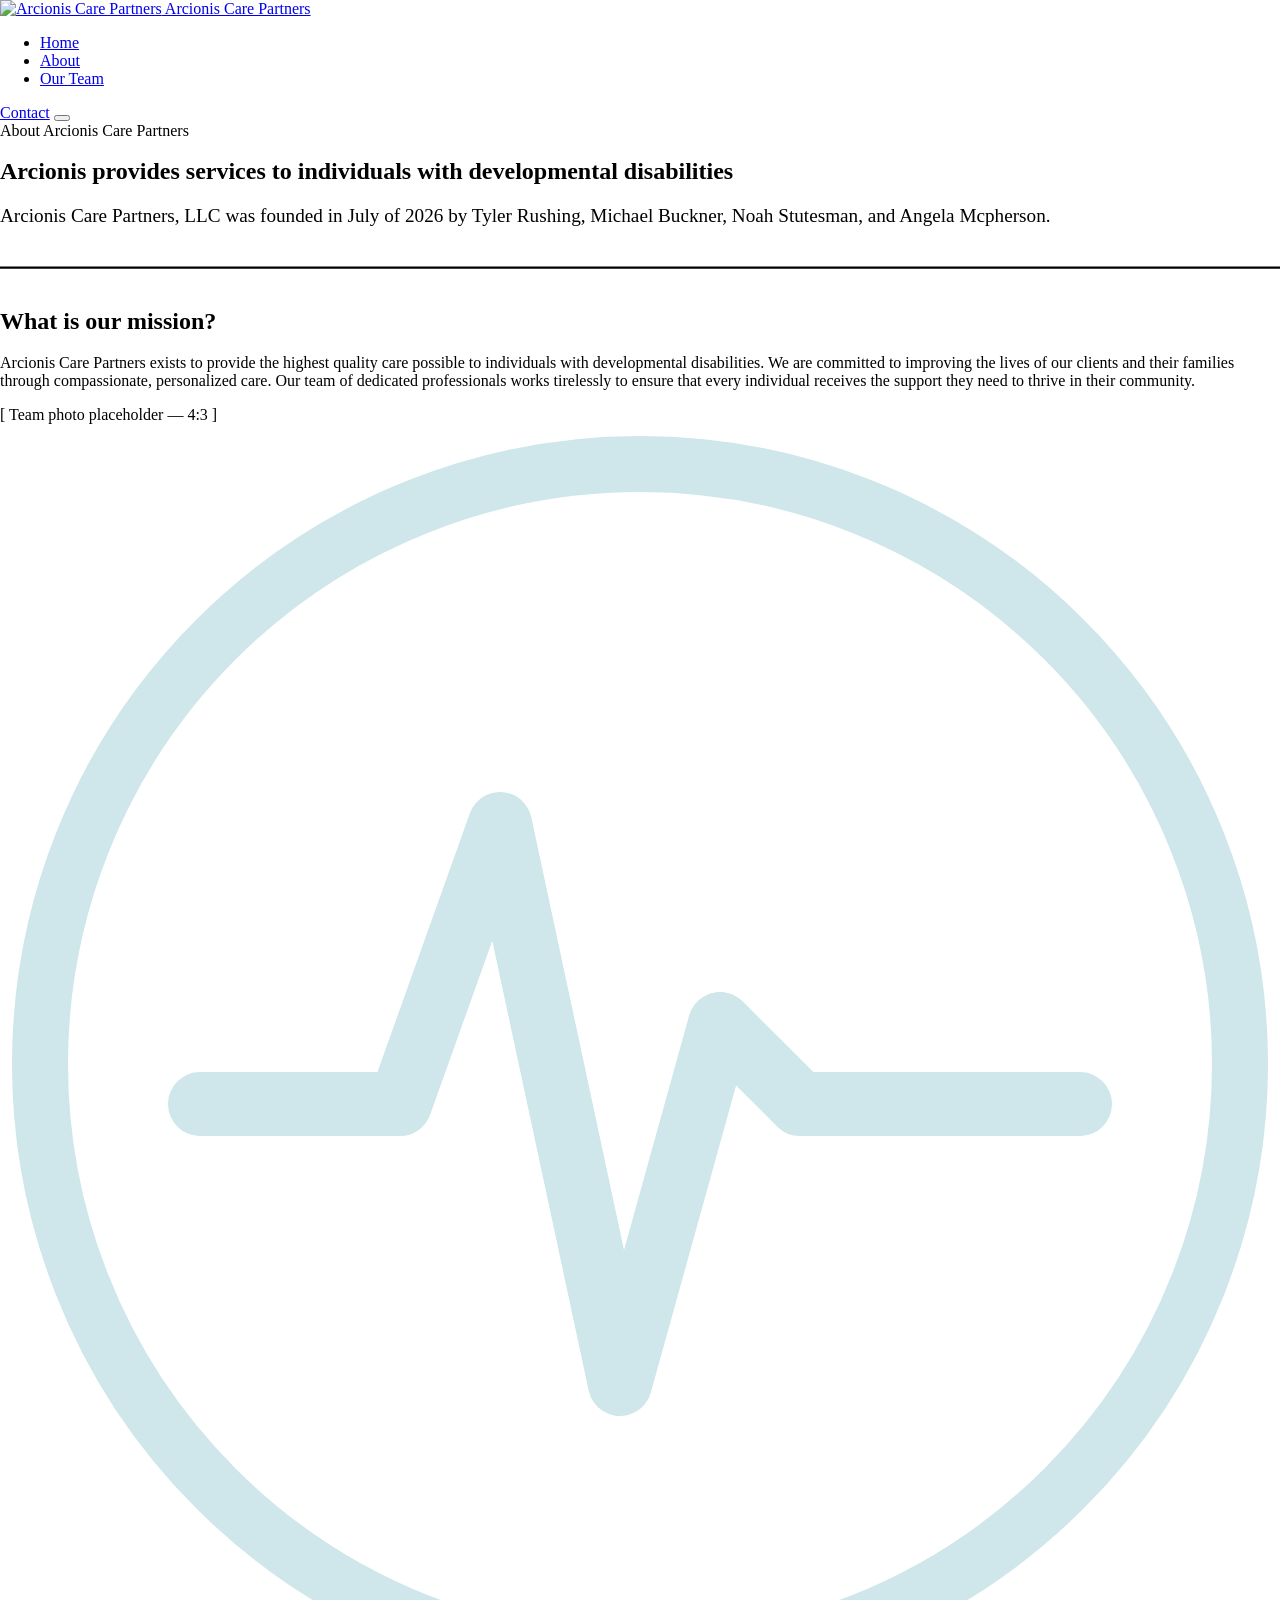
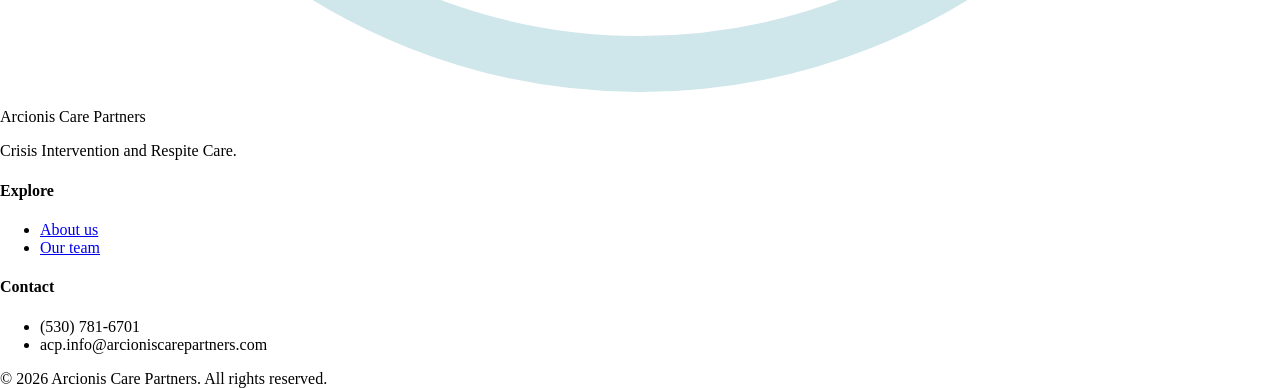
==== about/index.html @ 493ed579 "favicon changes" ====
<!DOCTYPE html>
<html lang="en">
<head>
<meta charset="UTF-8">
<meta name="viewport" content="width=device-width, initial-scale=1.0">

<link rel="apple-touch-icon" sizes="180x180" href="../apple-touch-icon.png">
<link rel="icon" type="image/png" sizes="32x32" href="../favicon-32x32.png">
<link rel="icon" type="image/png" sizes="16x16" href="../favicon-16x16.png">
<link rel="manifest" href="../site.webmanifest">

<!-- Favicon -->
<link rel="shortcut icon" type="image/png" href="../favicon-32x32.png">

<title>About Arcionis Care Partners | Respite & Crisis Support</title>
<meta name="description" content="Learn about Arcionis Care Partners and our approach to crisis intervention and respite care.">

<link rel="canonical" href="https://arcioniscarepartners.com/about/">

<meta property="og:type" content="website">
<meta property="og:site_name" content="Arcionis Care Partners">
<meta property="og:title" content="About Arcionis Care Partners | Respite & Crisis Support">
<meta property="og:description" content="Learn about Arcionis Care Partners and our approach to crisis intervention and respite care.">
<meta property="og:url" content="https://arcioniscarepartners.com/about/">
<meta property="og:image" content="https://arcioniscarepartners.com/logo.svg">
<meta property="og:image:alt" content="Arcionis Care Partners logo">



<!-- Organization Structured Data -->
<script type="application/ld+json">
{
  "@context": "https://schema.org",
  "@type": "Organization",
  "@id": "https://arcioniscarepartners.com/#organization",
  "name": "Arcionis Care Partners",
  "url": "https://arcioniscarepartners.com/",
  "logo": "https://arcioniscarepartners.com/logo.svg",
  "telephone": "+15307816701",
  "email": "acp.info@arcioniscarepartners.com",
  "description": "Arcionis Care Partners provides crisis intervention and respite care services."
}
</script>

<link rel="stylesheet" href="../styles.css">

<style>
  html, body {
    min-height: 100%;
    height: 100%;
  }
  body {
    min-height: 100vh;
    display: flex;
    flex-direction: column;
    margin: 0;
  }
  main {
    flex: 1;
  }
  .site-footer {
    margin-top: auto;
    width: 100%;
  }
</style>
</head>
<body style="min-height:100vh; display:flex; flex-direction:column;">

<header class="site-header">
  <nav class="nav">
    <a href="../index.html" class="brand">
      <img src="../logo.svg" alt="Arcionis Care Partners" class="brand-mark" style="width: 48px; height: 48px;">
      Arcionis Care Partners
    </a>
    <ul class="nav-links">
      <li><a href="../" >Home</a></li>
      <li><a href="../about">About</a></li>
      <li><a href="../team">Our Team</a></li>
    </ul>
    <div class="nav-cta">
      <a href="../contact" class="btn btn-primary btn-sm">Contact</a>
      <button class="nav-toggle" aria-label="Toggle menu"><span></span><span></span><span></span></button>
    </div>
  </nav>
</header>

<main style="flex:1;">

  <!-- INTRO -->
  <section class="hero">
    <div class="wrap">
      <span class="eyebrow">About Arcionis Care Partners</span>
      <h1 style="margin-top:18px;">Arcionis provides services to individuals with developmental disabilities</h1>
      <p class="lede" style="margin-top:20px; font-size:1.2rem;">Arcionis Care Partners, LLC was founded in July of 2026 by Tyler Rushing, Michael Buckner, Noah Stutesman, and Angela Mcpherson.</p>
    </div>
  </section>

  <svg class="vital-divider" viewBox="0 0 1180 40" preserveAspectRatio="none">
    <path d="M0 20 H1180" fill="none" stroke="currentColor" stroke-width="2"/>
  </svg>

  

  <!-- MISSION / PHOTO -->
  <section class="section-mint">
    <div class="wrap grid-2" style="align-items:center; gap:56px;">
      <div>
        
        <h2 style="margin-top:14px;">What is our mission?</h2>
        <p style="margin-top:16px;">Arcionis Care Partners exists to provide the highest quality care possible to individuals with developmental disabilities. We are committed to improving the lives of our clients and their families through compassionate, personalized care. Our team of dedicated professionals works tirelessly to ensure that every individual receives the support they need to thrive in their community.
</p>
      </div>
      <div class="photo-ph">[ Team photo placeholder — 4:3 ]</div>
    </div>
  </section>

</main>

<footer class="site-footer">
  <div class="wrap">
    <div class="footer-grid">
      <div>
        <div class="footer-brand">
          <svg class="brand-mark" viewBox="0 0 32 32" fill="none">
            <circle cx="16" cy="16" r="15" stroke="#CFE6EA" stroke-width="1.4"/>
            <path d="M5 17h5l2.5-7 3 14 2.5-9 2 2h7" stroke="#CFE6EA" stroke-width="1.6" fill="none" stroke-linecap="round" stroke-linejoin="round"/>
          </svg>
          Arcionis Care Partners
        </div>
        <p>Crisis Intervention and Respite Care.</p>
      </div>
      <div>
        <h4>Explore</h4>
        <ul>
          <li><a href="../about">About us</a></li>
          <li><a href="../team">Our team</a></li>

        </ul>
      </div>
      
      <div>
        <h4>Contact</h4>
        <ul>
          <li>(530) 781-6701</li>
          <li>acp.info@arcioniscarepartners.com</li>
        </ul>
      </div>
    </div>
    <div class="footer-bottom">
      <span>© 2026 Arcionis Care Partners. All rights reserved.</span>
      <span></span>
    </div>
  </div>
</footer>

<script src="script.js"></script>
</body>
</html>
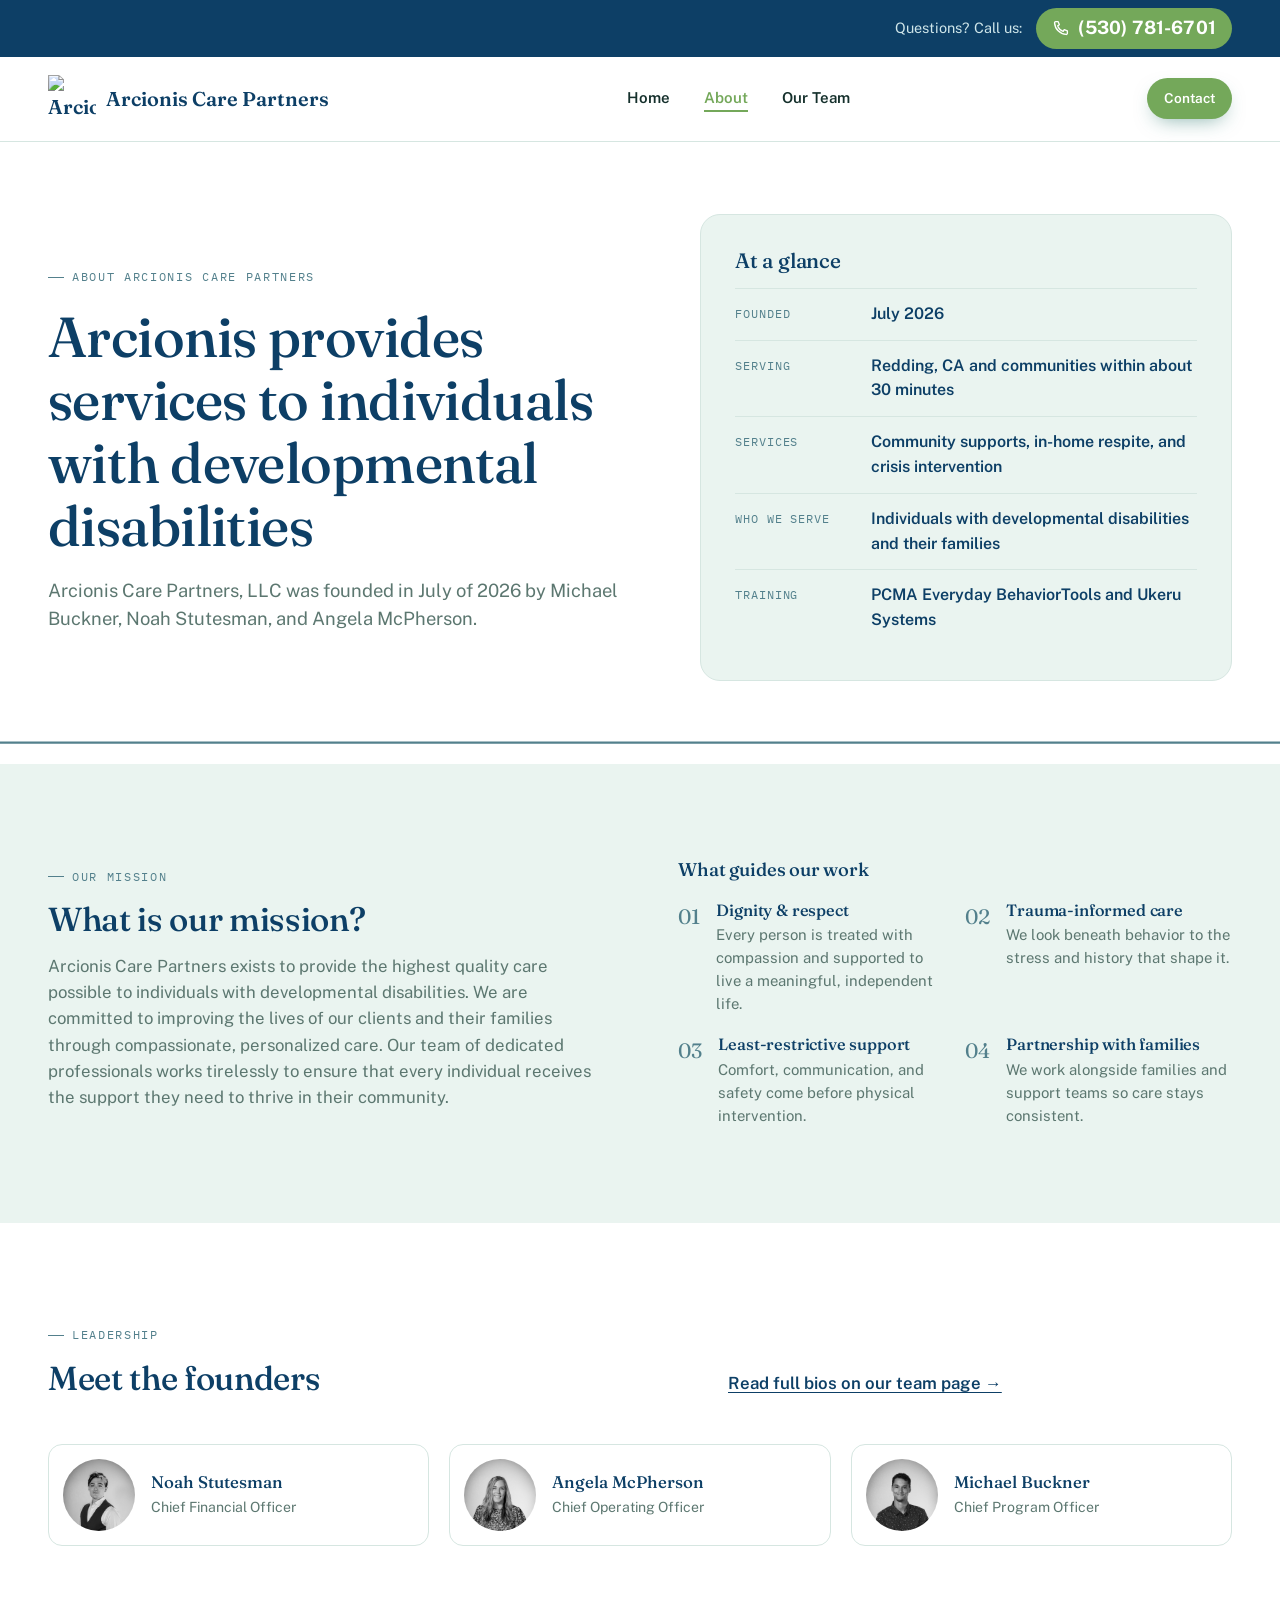
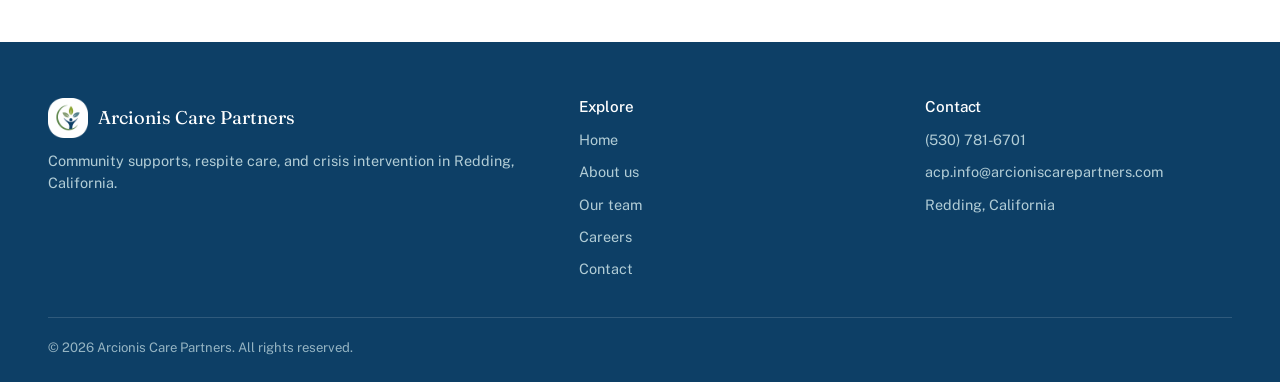
==== commit 20a2bb82: "major restructuring accross all pages" ====
--- a/about/index.html
+++ b/about/index.html
@@ -3,44 +3,78 @@
 <head>
 <meta charset="UTF-8">
 <meta name="viewport" content="width=device-width, initial-scale=1.0">
-
-<link rel="apple-touch-icon" sizes="180x180" href="../apple-touch-icon.png">
-<link rel="icon" type="image/png" sizes="32x32" href="../favicon-32x32.png">
-<link rel="icon" type="image/png" sizes="16x16" href="../favicon-16x16.png">
-<link rel="manifest" href="../site.webmanifest">
-
-<!-- Favicon -->
-<link rel="shortcut icon" type="image/png" href="../favicon-32x32.png">
-
-<title>About Arcionis Care Partners | Respite & Crisis Support</title>
-<meta name="description" content="Learn about Arcionis Care Partners and our approach to crisis intervention and respite care.">
-
+<title>About Us | Community Supports &amp; Respite Care in Redding, CA | Arcionis</title>
+<meta name="description" content="Arcionis Care Partners provides community supports, home respite, and crisis intervention in Redding, California. Learn about our mission, founders, and approach.">
 <link rel="canonical" href="https://arcioniscarepartners.com/about/">
-
+<meta name="theme-color" content="#0D3F66">
+
+<!-- Icons -->
+<link rel="icon" type="image/svg+xml" href="/favicon.svg">
+<link rel="icon" type="image/png" sizes="32x32" href="/favicon-32x32.png">
+<link rel="icon" type="image/png" sizes="16x16" href="/favicon-16x16.png">
+<link rel="apple-touch-icon" sizes="180x180" href="/apple-touch-icon.png">
+<link rel="manifest" href="/site.webmanifest">
+
+<!-- Social sharing -->
 <meta property="og:type" content="website">
 <meta property="og:site_name" content="Arcionis Care Partners">
-<meta property="og:title" content="About Arcionis Care Partners | Respite & Crisis Support">
-<meta property="og:description" content="Learn about Arcionis Care Partners and our approach to crisis intervention and respite care.">
+<meta property="og:locale" content="en_US">
+<meta property="og:title" content="About Us | Community Supports &amp; Respite Care in Redding, CA | Arcionis">
+<meta property="og:description" content="Arcionis Care Partners provides community supports, home respite, and crisis intervention in Redding, California. Learn about our mission, founders, and approach.">
 <meta property="og:url" content="https://arcioniscarepartners.com/about/">
-<meta property="og:image" content="https://arcioniscarepartners.com/logo.svg">
-<meta property="og:image:alt" content="Arcionis Care Partners logo">
-
-
-
-<!-- Organization Structured Data -->
+<meta property="og:image" content="https://arcioniscarepartners.com/social-card.png">
+<meta property="og:image:width" content="1200">
+<meta property="og:image:height" content="630">
+<meta property="og:image:alt" content="Arcionis Care Partners: Respite Care and Crisis Intervention">
+<meta name="twitter:card" content="summary_large_image">
+<meta name="twitter:title" content="About Us | Community Supports &amp; Respite Care in Redding, CA | Arcionis">
+<meta name="twitter:description" content="Arcionis Care Partners provides community supports, home respite, and crisis intervention in Redding, California. Learn about our mission, founders, and approach.">
+<meta name="twitter:image" content="https://arcioniscarepartners.com/social-card.png">
+
+<!-- Structured data -->
 <script type="application/ld+json">
 {
   "@context": "https://schema.org",
   "@type": "Organization",
   "@id": "https://arcioniscarepartners.com/#organization",
   "name": "Arcionis Care Partners",
+  "legalName": "Arcionis Care Partners, LLC",
   "url": "https://arcioniscarepartners.com/",
-  "logo": "https://arcioniscarepartners.com/logo.svg",
-  "telephone": "+15307816701",
+  "logo": "https://arcioniscarepartners.com/android-chrome-512x512.png",
+  "image": "https://arcioniscarepartners.com/social-card.png",
+  "telephone": "+1-530-781-6701",
   "email": "acp.info@arcioniscarepartners.com",
-  "description": "Arcionis Care Partners provides crisis intervention and respite care services."
+  "foundingDate": "2026-07",
+  "areaServed": {
+    "@type": "City",
+    "name": "Redding",
+    "containedInPlace": {
+      "@type": "State",
+      "name": "California"
+    }
+  },
+  "description": "Arcionis Care Partners provides respite care, including home respite and community supports, and trauma-informed crisis intervention for individuals with developmental disabilities and their families in Redding, California.",
+  "contactPoint": {
+    "@type": "ContactPoint",
+    "telephone": "+1-530-781-6701",
+    "email": "acp.info@arcioniscarepartners.com",
+    "contactType": "customer service",
+    "areaServed": "US-CA",
+    "availableLanguage": "English"
+  },
+  "address": {
+    "@type": "PostalAddress",
+    "addressLocality": "Redding",
+    "addressRegion": "CA",
+    "addressCountry": "US"
+  }
 }
 </script>
+
+<!-- Fonts -->
+<link rel="preconnect" href="https://fonts.googleapis.com">
+<link rel="preconnect" href="https://fonts.gstatic.com" crossorigin>
+<link rel="stylesheet" href="https://fonts.googleapis.com/css2?family=Fraunces:opsz,wght@9..144,400;9..144,500;9..144,600&family=Public+Sans:wght@400;500;600;700&family=IBM+Plex+Mono:wght@500&display=swap">
 
 <link rel="stylesheet" href="../styles.css">
 
@@ -67,19 +101,28 @@
 <body style="min-height:100vh; display:flex; flex-direction:column;">
 
 <header class="site-header">
+  <div class="top-bar">
+    <div class="top-bar-inner">
+      <span class="top-bar-label">Questions? Call us:</span>
+      <a href="tel:+15307816701" class="top-bar-phone" aria-label="Call Arcionis Care Partners at (530) 781-6701">
+        <svg width="18" height="18" viewBox="0 0 24 24" fill="none" aria-hidden="true"><path d="M5 3.5h3.2l1.6 4.2-2.2 1.4a11.5 11.5 0 0 0 7.3 7.3l1.4-2.2 4.2 1.6V19a1.6 1.6 0 0 1-1.7 1.6C10.6 20.1 3.9 13.4 3.4 5.2A1.6 1.6 0 0 1 5 3.5z" stroke="currentColor" stroke-width="1.8" stroke-linejoin="round"/></svg>
+        (530) 781-6701
+      </a>
+    </div>
+  </div>
   <nav class="nav">
-    <a href="../index.html" class="brand">
-      <img src="../logo.svg" alt="Arcionis Care Partners" class="brand-mark" style="width: 48px; height: 48px;">
+    <a href="../" class="brand">
+      <img src="../logo.svg" alt="Arcionis Care Partners logo" class="brand-mark" width="48" height="48" style="width: 48px; height: 48px;">
       Arcionis Care Partners
     </a>
-    <ul class="nav-links">
-      <li><a href="../" >Home</a></li>
-      <li><a href="../about">About</a></li>
-      <li><a href="../team">Our Team</a></li>
+    <ul class="nav-links" id="primary-nav">
+      <li><a href="../">Home</a></li>
+      <li><a href="../about/" class="active" aria-current="page">About</a></li>
+      <li><a href="../team/">Our Team</a></li>
     </ul>
     <div class="nav-cta">
-      <a href="../contact" class="btn btn-primary btn-sm">Contact</a>
-      <button class="nav-toggle" aria-label="Toggle menu"><span></span><span></span><span></span></button>
+      <a href="../contact/" class="btn btn-primary btn-sm">Contact</a>
+      <button class="nav-toggle" aria-label="Open menu" aria-controls="primary-nav" aria-expanded="false"><span></span><span></span><span></span></button>
     </div>
   </nav>
 </header>
@@ -88,29 +131,73 @@
 
   <!-- INTRO -->
   <section class="hero">
+    <div class="wrap hero-grid">
+      <div>
+        <span class="eyebrow">About Arcionis Care Partners</span>
+        <h1 style="margin-top:18px;">Arcionis provides services to individuals with developmental disabilities</h1>
+        <p class="lede" style="margin-top:20px;">Arcionis Care Partners, LLC was founded in July of 2026 by Michael Buckner, Noah Stutesman, and Angela McPherson.</p>
+      </div>
+      <aside class="info-panel">
+        <h2 class="info-panel-title">At a glance</h2>
+        <dl class="facts">
+          <div><dt>Founded</dt><dd>July 2026</dd></div>
+          <div><dt>Serving</dt><dd>Redding, CA and communities within about 30 minutes</dd></div>
+          <div><dt>Services</dt><dd>Community supports, in-home respite, and crisis intervention</dd></div>
+          <div><dt>Who we serve</dt><dd>Individuals with developmental disabilities and their families</dd></div>
+          <div><dt>Training</dt><dd>PCMA Everyday BehaviorTools and Ukeru Systems</dd></div>
+        </dl>
+      </aside>
+    </div>
+  </section>
+
+  <svg class="vital-divider" aria-hidden="true" viewBox="0 0 1180 40" preserveAspectRatio="none">
+    <path d="M0 20 H1180" pathLength="1" fill="none" stroke="currentColor" stroke-width="2"/>
+  </svg>
+
+  <!-- MISSION / VALUES -->
+  <section class="section-mint">
+    <div class="wrap split">
+      <div>
+        <span class="eyebrow">Our mission</span>
+        <h2 style="margin-top:14px;">What is our mission?</h2>
+        <p style="margin-top:16px; font-size: 1.05rem;">Arcionis Care Partners exists to provide the highest quality care possible to individuals with developmental disabilities. We are committed to improving the lives of our clients and their families through compassionate, personalized care. Our team of dedicated professionals works tirelessly to ensure that every individual receives the support they need to thrive in their community.</p>
+      </div>
+      <div>
+        <h3 class="list-title">What guides our work</h3>
+        <div class="values-grid">
+          <div class="value-item"><span class="value-mark">01</span><div><h4>Dignity &amp; respect</h4><p>Every person is treated with compassion and supported to live a meaningful, independent life.</p></div></div>
+          <div class="value-item"><span class="value-mark">02</span><div><h4>Trauma-informed care</h4><p>We look beneath behavior to the stress and history that shape it.</p></div></div>
+          <div class="value-item"><span class="value-mark">03</span><div><h4>Least-restrictive support</h4><p>Comfort, communication, and safety come before physical intervention.</p></div></div>
+          <div class="value-item"><span class="value-mark">04</span><div><h4>Partnership with families</h4><p>We work alongside families and support teams so care stays consistent.</p></div></div>
+        </div>
+      </div>
+    </div>
+  </section>
+
+  <!-- LEADERSHIP -->
+  <section>
     <div class="wrap">
-      <span class="eyebrow">About Arcionis Care Partners</span>
-      <h1 style="margin-top:18px;">Arcionis provides services to individuals with developmental disabilities</h1>
-      <p class="lede" style="margin-top:20px; font-size:1.2rem;">Arcionis Care Partners, LLC was founded in July of 2026 by Tyler Rushing, Michael Buckner, Noah Stutesman, and Angela Mcpherson.</p>
-    </div>
-  </section>
-
-  <svg class="vital-divider" viewBox="0 0 1180 40" preserveAspectRatio="none">
-    <path d="M0 20 H1180" fill="none" stroke="currentColor" stroke-width="2"/>
-  </svg>
-
-  
-
-  <!-- MISSION / PHOTO -->
-  <section class="section-mint">
-    <div class="wrap grid-2" style="align-items:center; gap:56px;">
-      <div>
-        
-        <h2 style="margin-top:14px;">What is our mission?</h2>
-        <p style="margin-top:16px;">Arcionis Care Partners exists to provide the highest quality care possible to individuals with developmental disabilities. We are committed to improving the lives of our clients and their families through compassionate, personalized care. Our team of dedicated professionals works tirelessly to ensure that every individual receives the support they need to thrive in their community.
-</p>
-      </div>
-      <div class="photo-ph">[ Team photo placeholder — 4:3 ]</div>
+      <div class="section-head-split">
+        <div>
+          <span class="eyebrow">Leadership</span>
+          <h2>Meet the founders</h2>
+        </div>
+        <p><a class="text-link" href="../team/">Read full bios on our team page &rarr;</a></p>
+      </div>
+      <div class="mini-team">
+        <a href="../team/" class="mini-person">
+          <img src="../noah-bw-web.jpg" alt="Headshot of Noah Stutesman, Chief Financial Officer at Arcionis Care Partners" width="800" height="1015" loading="lazy" decoding="async">
+          <div><strong>Noah Stutesman</strong><span>Chief Financial Officer</span></div>
+        </a>
+        <a href="../team/" class="mini-person">
+          <img src="../angela-bw-web.jpg" alt="Headshot of Angela McPherson, Chief Operating Officer at Arcionis Care Partners" width="800" height="1078" loading="lazy" decoding="async">
+          <div><strong>Angela McPherson</strong><span>Chief Operating Officer</span></div>
+        </a>
+        <a href="../team/" class="mini-person">
+          <img src="../mike-bw-web.jpg" alt="Headshot of Michael Buckner, Chief Program Officer at Arcionis Care Partners" width="800" height="1099" loading="lazy" decoding="async">
+          <div><strong>Michael Buckner</strong><span>Chief Program Officer</span></div>
+        </a>
+      </div>
     </div>
   </section>
 
@@ -121,38 +208,37 @@
     <div class="footer-grid">
       <div>
         <div class="footer-brand">
-          <svg class="brand-mark" viewBox="0 0 32 32" fill="none">
-            <circle cx="16" cy="16" r="15" stroke="#CFE6EA" stroke-width="1.4"/>
-            <path d="M5 17h5l2.5-7 3 14 2.5-9 2 2h7" stroke="#CFE6EA" stroke-width="1.6" fill="none" stroke-linecap="round" stroke-linejoin="round"/>
-          </svg>
+          <img src="../android-chrome-192x192.png" alt="Arcionis Care Partners logo" class="footer-logo" width="40" height="40">
           Arcionis Care Partners
         </div>
-        <p>Crisis Intervention and Respite Care.</p>
+        <p>Community supports, respite care, and crisis intervention in Redding, California.</p>
       </div>
       <div>
         <h4>Explore</h4>
         <ul>
-          <li><a href="../about">About us</a></li>
-          <li><a href="../team">Our team</a></li>
-
+          <li><a href="../">Home</a></li>
+          <li><a href="../about/">About us</a></li>
+          <li><a href="../team/">Our team</a></li>
+          <li><a href="../careers/">Careers</a></li>
+          <li><a href="../contact/">Contact</a></li>
         </ul>
       </div>
       
       <div>
         <h4>Contact</h4>
         <ul>
-          <li>(530) 781-6701</li>
-          <li>acp.info@arcioniscarepartners.com</li>
+          <li><a href="tel:+15307816701">(530) 781-6701</a></li>
+          <li><a href="mailto:acp.info@arcioniscarepartners.com">acp.info@arcioniscarepartners.com</a></li>
+          <li>Redding, California</li>
         </ul>
       </div>
     </div>
     <div class="footer-bottom">
       <span>© 2026 Arcionis Care Partners. All rights reserved.</span>
-      <span></span>
     </div>
   </div>
 </footer>
 
-<script src="script.js"></script>
+<script src="../script.js"></script>
 </body>
 </html>
--- a/styles.css
+++ b/styles.css
@@ -0,0 +1,750 @@
+/* ===========================================================
+   Arcionis Care Partners — Design System
+   Palette: deep teal / sea green / sky blue / mint / white
+   Display: Fraunces (warm humanist serif, used sparingly)
+   Body: Public Sans
+   Utility: IBM Plex Mono (eyebrows, tags, data)
+=========================================================== */
+
+:root{
+  --deep-teal: #0D3F66;
+  --teal: #74A85A;
+  --teal-bright: #53808C;
+  --sky: #5FA3B8;
+  --sky-pale: #CFE6EA;
+  --mint: #EAF4F0;
+  --white: #FFFFFF;
+  --ink: #15302C;
+  --muted: #5C7770;
+  --line: #D6E6E1;
+
+  --font-display: 'Fraunces', serif;
+  --font-body: 'Public Sans', sans-serif;
+  --font-mono: 'IBM Plex Mono', monospace;
+
+  --max-width: 1320px;
+  --radius: 14px;
+}
+
+*{ box-sizing: border-box; margin: 0; padding: 0; }
+
+html{ scroll-behavior: smooth; }
+
+body{
+  font-family: var(--font-body);
+  color: var(--ink);
+  background: var(--white);
+  line-height: 1.55;
+  -webkit-font-smoothing: antialiased;
+}
+
+img{ max-width: 100%; display: block; }
+
+a{ color: inherit; text-decoration: none; }
+
+.wrap{
+  max-width: var(--max-width);
+  margin: 0 auto;
+  padding: 0 clamp(20px, 4vw, 48px);
+}
+
+.eyebrow{
+  font-family: var(--font-mono);
+  font-size: 12px;
+  letter-spacing: 0.14em;
+  text-transform: uppercase;
+  color: var(--teal-bright);
+  display: inline-flex;
+  align-items: center;
+  gap: 8px;
+}
+.eyebrow::before{
+  content: "";
+  width: 16px;
+  height: 1px;
+  background: var(--teal-bright);
+}
+
+h1, h2, h3, h4{
+  font-family: var(--font-display);
+  color: var(--deep-teal);
+  font-weight: 500;
+  line-height: 1.12;
+  letter-spacing: -0.01em;
+}
+
+h1{ font-size: clamp(2.4rem, 4.4vw, 3.6rem); font-weight: 500; }
+h2{ font-size: clamp(1.7rem, 2.6vw, 2.35rem); }
+h3{ font-size: 1.25rem; }
+
+p{ color: var(--muted); }
+
+.lede{
+  font-size: 1.15rem;
+  color: var(--muted);
+  max-width: 56ch;
+}
+
+/* ---------- Buttons ---------- */
+.btn{
+  display: inline-flex;
+  align-items: center;
+  gap: 8px;
+  font-family: var(--font-body);
+  font-weight: 600;
+  font-size: 0.95rem;
+  padding: 13px 24px;
+  border-radius: 999px;
+  border: 1px solid transparent;
+  cursor: pointer;
+  transition: transform 0.15s ease, background 0.2s ease, box-shadow 0.2s ease;
+}
+.btn-primary{
+  background: var(--teal);
+  color: var(--white);
+  box-shadow: 0 8px 20px -8px rgba(31,111,100,0.55);
+}
+.btn-primary:hover{ background: var(--deep-teal); transform: translateY(-1px); }
+
+.btn-ghost{
+  background: transparent;
+  border-color: var(--line);
+  color: var(--deep-teal);
+}
+.btn-ghost:hover{ border-color: var(--teal); background: var(--mint); }
+
+.btn-sm{ padding: 9px 16px; font-size: 0.85rem; }
+
+/* ---------- Header / Nav ---------- */
+.site-header{
+  position: sticky;
+  top: 0;
+  z-index: 50;
+  background: rgba(255,255,255,0.9);
+  backdrop-filter: blur(10px);
+  border-bottom: 1px solid var(--line);
+}
+.nav{
+  display: flex;
+  align-items: center;
+  justify-content: space-between;
+  padding: 18px clamp(20px, 4vw, 48px);
+  max-width: var(--max-width);
+  margin: 0 auto;
+}
+.brand{
+  display: flex;
+  align-items: center;
+  gap: 10px;
+  font-family: var(--font-display);
+  font-size: 1.25rem;
+  color: var(--deep-teal);
+  font-weight: 600;
+}
+.brand-mark{ width: 30px; height: 30px; flex-shrink: 0; }
+
+.nav-links{
+  display: flex;
+  align-items: center;
+  gap: 34px;
+  list-style: none;
+}
+.nav-links a{
+  font-size: 0.94rem;
+  font-weight: 600;
+  color: var(--ink);
+  position: relative;
+  padding: 4px 0;
+}
+.nav-links a.active{ color: var(--teal); }
+.nav-links a::after{
+  content: "";
+  position: absolute;
+  left: 0; bottom: -2px;
+  width: 0; height: 2px;
+  background: var(--teal);
+  transition: width 0.2s ease;
+}
+.nav-links a:hover::after, .nav-links a.active::after{ width: 100%; }
+
+.nav-cta{ display: flex; align-items: center; gap: 18px; }
+
+.nav-toggle{
+  display: none;
+  background: none;
+  border: none;
+  cursor: pointer;
+  padding: 6px;
+}
+.nav-toggle span{
+  display: block;
+  width: 22px;
+  height: 2px;
+  background: var(--deep-teal);
+  margin: 5px 0;
+}
+
+/* ---------- Footer ---------- */
+.site-footer{
+  background: var(--deep-teal);
+  color: var(--sky-pale);
+  padding: 56px 0 24px;
+  margin-top: 120px;
+}
+.footer-grid{
+  display: grid;
+  grid-template-columns: 1.6fr 1fr 1fr;
+  gap: 40px;
+  padding-bottom: 36px;
+  border-bottom: 1px solid rgba(255,255,255,0.14);
+}
+.footer-grid h4{ color: var(--white); font-size: 0.95rem; margin-bottom: 14px; font-family: var(--font-body); }
+.footer-grid p, .footer-grid a{ color: var(--sky-pale); font-size: 0.9rem; opacity: 0.85; }
+.footer-grid ul{ list-style: none; display: flex; flex-direction: column; gap: 10px; }
+.footer-grid a:hover{ opacity: 1; text-decoration: underline; }
+.footer-brand{ display: flex; align-items: center; gap: 10px; font-family: var(--font-display); color: var(--white); font-size: 1.15rem; margin-bottom: 12px; }
+.footer-bottom{
+  display: flex;
+  justify-content: space-between;
+  padding-top: 20px;
+  font-size: 0.82rem;
+  opacity: 0.7;
+}
+
+/* ---------- Section scaffolding ---------- */
+section{ padding: 96px 0; }
+.section-mint{ background: var(--mint); }
+.section-head{ max-width: 640px; margin-bottom: 52px; }
+.section-head h2{ margin-top: 14px; }
+
+/* ---------- Signature: the Vital Line ---------- */
+/* A pulse that resolves into a still water wave — the throughline motif */
+.vital-divider{ display: block; width: 100%; height: auto; margin: 0; }
+.vital-divider path{
+  stroke: var(--teal-bright);
+  stroke-width: 2;
+  fill: none;
+  stroke-dasharray: 1;
+  stroke-dashoffset: 1;
+  animation: draw 2.2s ease forwards;
+}
+@keyframes draw{ to{ stroke-dashoffset: 0; } }
+
+/* ---------- Hero ---------- */
+.hero{
+  padding: 72px 0 40px;
+  overflow: hidden;
+}
+.hero-grid{
+  display: grid;
+  grid-template-columns: 1.05fr 0.95fr;
+  gap: 48px;
+  align-items: center;
+}
+.hero h1{ margin: 18px 0 20px; }
+.hero-cta{ display: flex; gap: 14px; margin-top: 32px; flex-wrap: wrap; }
+
+.hero-art{
+  position: relative;
+  aspect-ratio: 1/1;
+  border-radius: 28px;
+  background: linear-gradient(160deg, var(--mint), var(--sky-pale));
+  overflow: hidden;
+}
+.hero-art svg{ width: 100%; height: 100%; }
+
+/* ---------- Services / feature grid ---------- */
+.grid-3{ display: grid; grid-template-columns: repeat(3, 1fr); gap: 28px; }
+.grid-2{ display: grid; grid-template-columns: repeat(2, 1fr); gap: 28px; }
+
+.card{
+  background: var(--white);
+  border: 1px solid var(--line);
+  border-radius: var(--radius);
+  padding: 32px;
+  transition: box-shadow 0.2s ease, transform 0.2s ease;
+}
+.card:hover{ box-shadow: 0 20px 40px -24px rgba(11,61,58,0.28); transform: translateY(-3px); }
+.card-icon{
+  width: 44px; height: 44px;
+  border-radius: 12px;
+  background: var(--mint);
+  display: flex; align-items: center; justify-content: center;
+  margin-bottom: 18px;
+}
+.card h3{ margin-bottom: 8px; }
+.card p{ font-size: 0.95rem; }
+
+/* ---------- Steps (legitimate sequence: booking flow) ---------- */
+.steps{ display: grid; grid-template-columns: repeat(3, 1fr); gap: 0; position: relative; }
+.step{ position: relative; padding: 0 24px; }
+.step-num{
+  font-family: var(--font-mono);
+  font-size: 0.82rem;
+  color: var(--teal-bright);
+  border: 1px solid var(--teal-bright);
+  width: 34px; height: 34px;
+  border-radius: 50%;
+  display: flex; align-items: center; justify-content: center;
+  margin-bottom: 18px;
+}
+.step-line{
+  position: absolute;
+  top: 17px; left: -50%;
+  width: 100%;
+  height: 1px;
+  background: repeating-linear-gradient(to right, var(--line) 0 6px, transparent 6px 12px);
+  z-index: -1;
+}
+.step:first-child .step-line{ display: none; }
+
+/* ---------- Team / people cards ---------- */
+
+.team-grid{
+  display: grid;
+  grid-template-columns: repeat(4, 1fr);
+  gap: 24px;
+}
+.person-card{
+  background: var(--white);
+  border: 1px solid var(--line);
+  border-radius: var(--radius);
+  overflow: hidden;
+  transition: box-shadow 0.2s ease, transform 0.2s ease;
+}
+.person-card:hover{ box-shadow: 0 20px 40px -24px rgba(11,61,58,0.3); transform: translateY(-3px); }
+
+.avatar-ph{
+  aspect-ratio: 4/5;
+  display: flex;
+  align-items: center;
+  justify-content: center;
+  font-family: var(--font-display);
+  font-size: 2.4rem;
+  color: var(--white);
+  position: relative;
+  overflow: hidden;
+}
+.avatar-ph svg{ position: absolute; inset: 0; width: 100%; height: 100%; opacity: 0.5; }
+.avatar-ph span{ position: relative; z-index: 1; }
+
+.person-info{ padding: 18px 18px 22px; }
+.person-info h3{ font-size: 1.02rem; margin-bottom: 2px; }
+.person-role{ font-size: 0.86rem; color: var(--teal); font-weight: 600; margin-bottom: 10px; }
+.person-tag{
+  display: inline-block;
+  font-family: var(--font-mono);
+  font-size: 0.68rem;
+  letter-spacing: 0.05em;
+  text-transform: uppercase;
+  color: var(--muted);
+  background: var(--mint);
+  padding: 4px 9px;
+  border-radius: 6px;
+}
+
+/* ---------- Stats / values ---------- */
+
+.values-grid{ display: grid; grid-template-columns: repeat(2, 1fr); gap: 20px; }
+.value-item{ display: flex; gap: 16px; }
+.value-mark{
+  font-family: var(--font-display);
+  font-size: 1.3rem;
+  color: var(--teal-bright);
+  flex-shrink: 0;
+}
+
+/* ---------- Facility photo placeholder ---------- */
+
+/* ---------- CTA band ---------- */
+.cta-band{
+  background: var(--deep-teal);
+  border-radius: 24px;
+  padding: 64px;
+  display: flex;
+  align-items: center;
+  justify-content: space-between;
+  gap: 40px;
+  flex-wrap: wrap;
+}
+.cta-band h2{ color: var(--white); max-width: 480px; }
+.cta-band .btn-ghost{ border-color: rgba(255,255,255,0.4); color: var(--white); }
+.cta-band .btn-ghost:hover{ background: rgba(255,255,255,0.1); }
+
+/* ---------- Contact ---------- */
+.contact-grid{ display: grid; grid-template-columns: 1fr 1fr; gap: 56px; }
+.form-field{ margin-bottom: 20px; }
+.form-field label{
+  display: block;
+  font-size: 0.85rem;
+  font-weight: 600;
+  color: var(--deep-teal);
+  margin-bottom: 7px;
+}
+.form-field input, .form-field textarea{
+  width: 100%;
+  padding: 13px 15px;
+  border: 1px solid var(--line);
+  border-radius: 10px;
+  font-family: var(--font-body);
+  font-size: 0.95rem;
+  color: var(--ink);
+  background: var(--white);
+  transition: border-color 0.15s ease;
+}
+.form-field input:focus, .form-field textarea:focus{
+  outline: none;
+  border-color: var(--teal-bright);
+}
+
+/* ---------- Focus visibility ---------- */
+a:focus-visible, button:focus-visible, input:focus-visible, textarea:focus-visible{
+  outline: 2px solid var(--teal-bright);
+  outline-offset: 2px;
+}
+
+/* ---------- Reduced motion ---------- */
+@media (prefers-reduced-motion: reduce){
+  html{ scroll-behavior: auto; }
+  .vital-divider path{ animation: none; stroke-dashoffset: 0; }
+  .card, .person-card, .btn{ transition: none; }
+}
+
+/* ---------- Responsive ---------- */
+@media (max-width: 980px){
+  .hero-grid{ grid-template-columns: 1fr; }
+  .hero-art{ order: -1; max-width: 420px; margin: 0 auto; }
+  .grid-3, .grid-2, .values-grid{ grid-template-columns: repeat(2, 1fr); }
+  .team-grid{ grid-template-columns: repeat(3, 1fr); }
+  .steps{ grid-template-columns: 1fr; gap: 32px; }
+  .step-line{ display: none; }
+  .footer-grid{ grid-template-columns: 1fr 1fr; }
+  .contact-grid{ grid-template-columns: 1fr; }
+  .cta-band{ padding: 44px 32px; }
+}
+@media (max-width: 680px){
+  .nav-links, .nav-cta .btn-ghost{ display: none; }
+  .nav-toggle{ display: block; }
+  .grid-3, .grid-2, .values-grid, .team-grid{ grid-template-columns: 1fr 1fr; }
+  section{ padding: 64px 0; }
+  .footer-grid{ grid-template-columns: 1fr; }
+  .footer-bottom{ flex-direction: column; gap: 8px; }
+}
+@media (max-width: 460px){
+  .grid-3, .grid-2, .values-grid, .team-grid{ grid-template-columns: 1fr; }
+  .wrap{ padding: 0 20px; }
+  .cta-band{ flex-direction: column; align-items: flex-start; }
+}
+
+/* Mobile nav drawer */
+.nav-links.open{
+  display: flex;
+  position: absolute;
+  top: 100%; left: 0; right: 0;
+  background: var(--white);
+  flex-direction: column;
+  padding: 24px 32px;
+  border-bottom: 1px solid var(--line);
+  gap: 20px;
+}
+
+/* ---------- Top bar (phone) ---------- */
+.top-bar{
+  background: var(--deep-teal);
+  color: var(--white);
+}
+.top-bar-inner{
+  max-width: var(--max-width);
+  margin: 0 auto;
+  padding: 8px clamp(20px, 4vw, 48px);
+  display: flex;
+  align-items: center;
+  justify-content: flex-end;
+  gap: 14px;
+}
+.top-bar-label{ font-size: 0.9rem; color: var(--sky-pale); }
+.top-bar-phone{
+  display: inline-flex;
+  align-items: center;
+  gap: 8px;
+  font-weight: 700;
+  font-size: 1.15rem;
+  letter-spacing: 0.01em;
+  color: var(--white);
+  background: var(--teal);
+  padding: 6px 16px;
+  border-radius: 999px;
+  transition: background 0.2s ease;
+}
+.top-bar-phone:hover{ background: #5f8f47; }
+.top-bar-phone:focus-visible{ outline: 2px solid var(--white); outline-offset: 2px; }
+@media (max-width: 680px){
+  .top-bar-inner{ justify-content: center; padding: 8px 20px; }
+  .top-bar-label{ display: none; }
+}
+
+/* ---------- Raised button (drop shadow) ---------- */
+.btn-raised{
+  background: var(--white);
+  box-shadow: 0 8px 20px -8px rgba(13,63,102,0.45), 0 2px 6px rgba(13,63,102,0.12);
+}
+.btn-raised:hover{
+  transform: translateY(-1px);
+  box-shadow: 0 12px 24px -8px rgba(13,63,102,0.5), 0 3px 8px rgba(13,63,102,0.14);
+}
+
+/* ---------- Respite service options ---------- */
+.service-options{
+  margin-top: 1.5rem;
+  padding: 24px;
+  background: var(--mint);
+  border-radius: var(--radius);
+}
+.service-options-title{ font-size: 1.15rem; margin-bottom: 6px; }
+.service-options-intro{ margin-bottom: 18px; }
+.option{
+  background: var(--white);
+  border: 1px solid var(--line);
+  border-radius: 12px;
+  padding: 20px;
+}
+.option-tag{
+  display: inline-block;
+  font-family: var(--font-mono);
+  font-size: 0.7rem;
+  letter-spacing: 0.06em;
+  text-transform: uppercase;
+  color: var(--teal-bright);
+  margin-bottom: 6px;
+}
+.option h5{
+  font-family: var(--font-display);
+  font-size: 1.1rem;
+  font-weight: 500;
+  color: var(--deep-teal);
+  margin-bottom: 8px;
+}
+.option p{ margin-bottom: 10px; }
+.option ul{ padding-left: 1.15rem; color: var(--deep-teal); font-size: 0.92rem; display: grid; gap: 4px; }
+@media (max-width: 680px){
+  .service-options{ padding: 18px; }
+}
+
+/* ---------- Leadership grid (team page) ---------- */
+.team-grid.leaders-grid{ grid-template-columns: repeat(3, minmax(0, 1fr)); }
+@media (max-width: 900px){
+  .team-grid.leaders-grid{ grid-template-columns: 1fr; max-width: 560px; margin: 0 auto; }
+}
+
+/* ===========================================================
+   Layout & content additions
+=========================================================== */
+.hero-grid{ gap: clamp(32px, 5vw, 72px); }
+.hero-art{ aspect-ratio: 6 / 5; box-shadow: 0 30px 60px -36px rgba(13,63,102,0.45); }
+
+.section-tight{ padding: 64px 0; }
+
+
+/* Split section heading */
+.section-head-split{
+  display: grid; grid-template-columns: 1.1fr 0.9fr; gap: clamp(24px, 5vw, 72px);
+  align-items: end; margin-bottom: 48px;
+}
+.section-head-split h2{ margin-top: 14px; }
+.section-head-split p{ font-size: 1.05rem; }
+.text-link{ color: var(--deep-teal); font-weight: 600; text-decoration: underline; text-underline-offset: 3px; }
+
+/* Service cards (two-column inside) */
+.service-card{
+  display: grid; grid-template-columns: 1.15fr 0.85fr; gap: clamp(24px, 4vw, 48px);
+  padding: clamp(24px, 3.5vw, 44px); margin-bottom: 28px;
+}
+.service-card:last-child{ margin-bottom: 0; }
+.service-card:hover{ transform: none; }
+.service-main p + p{ margin-top: 12px; }
+.service-main h4{ font-size: 1.05rem; margin: 22px 0 10px; }
+.detail-list{ padding-left: 1.2rem; color: var(--deep-teal); font-size: 0.93rem; display: grid; gap: 8px; }
+.detail-list strong{ font-weight: 600; }
+.service-card .service-options{ margin-top: 0; align-self: start; }
+.service-card .service-options .option + .option{ margin-top: 12px; }
+
+/* Light eyebrow + CTA band phone */
+.eyebrow-light{ color: var(--sky-pale); }
+.eyebrow-light::before{ background: var(--sky-pale); }
+.cta-band h2{ margin-top: 12px; }
+.cta-phone{ display: flex; flex-direction: column; gap: 4px; }
+.cta-phone span{ color: var(--sky-pale); font-size: 0.95rem; }
+.cta-phone a{ font-family: var(--font-display); font-size: clamp(1.8rem, 3vw, 2.5rem); color: var(--white); }
+.cta-phone a:hover{ text-decoration: underline; }
+
+/* Info panels (about, team, contact, careers) */
+.info-panel{
+  background: var(--mint); border: 1px solid var(--line); border-radius: 20px;
+  padding: clamp(22px, 3vw, 34px);
+}
+.info-panel-plain{ background: var(--white); }
+.info-panel-title{ font-size: 1.3rem; margin-bottom: 16px; }
+.facts > div{ display: grid; grid-template-columns: 120px 1fr; gap: 16px; padding: 13px 0; border-top: 1px solid var(--line); }
+.facts dt{ font-family: var(--font-mono); font-size: 0.72rem; letter-spacing: 0.08em; text-transform: uppercase; color: var(--teal-bright); padding-top: 3px; }
+.facts dd{ color: var(--deep-teal); font-weight: 600; }
+.check-list{ list-style: none; display: grid; gap: 12px; }
+.check-list li{ position: relative; padding-left: 30px; color: var(--deep-teal); }
+.check-list li::before{
+  content: ""; position: absolute; left: 0; top: 3px; width: 18px; height: 18px; border-radius: 50%;
+  background: var(--teal) url("data:image/svg+xml,%3Csvg xmlns='http://www.w3.org/2000/svg' viewBox='0 0 24 24'%3E%3Cpath d='M6 12.5l4 4 8-9' fill='none' stroke='white' stroke-width='3' stroke-linecap='round' stroke-linejoin='round'/%3E%3C/svg%3E") center / 12px no-repeat;
+}
+.next-steps{ list-style: none; counter-reset: step; display: grid; gap: 16px; }
+.next-steps li{ counter-increment: step; position: relative; padding-left: 44px; color: var(--muted); }
+.next-steps li::before{
+  content: counter(step); position: absolute; left: 0; top: -2px; width: 30px; height: 30px; border-radius: 50%;
+  border: 1px solid var(--teal-bright); color: var(--teal-bright); font-family: var(--font-mono); font-size: 0.8rem;
+  display: flex; align-items: center; justify-content: center; background: var(--white);
+}
+.next-steps strong{ color: var(--deep-teal); }
+.contact-aside{ display: grid; gap: 20px; align-content: start; }
+.location-line{ display: flex; align-items: center; gap: 8px; color: var(--deep-teal); font-weight: 600; }
+
+/* About page */
+.split{ display: grid; grid-template-columns: 1fr 1fr; gap: clamp(32px, 6vw, 88px); align-items: start; }
+.list-title{ font-size: 1.15rem; margin-bottom: 20px; }
+.value-item h4{ font-size: 1.02rem; margin-bottom: 4px; }
+.value-item p{ font-size: 0.93rem; }
+.mini-team{ display: grid; grid-template-columns: repeat(3, 1fr); gap: 20px; }
+.mini-person{
+  display: flex; align-items: center; gap: 16px; padding: 14px; border: 1px solid var(--line);
+  border-radius: var(--radius); background: var(--white); transition: box-shadow 0.2s ease;
+}
+.mini-person:hover{ box-shadow: 0 16px 32px -22px rgba(13,63,102,0.4); }
+.mini-person img{ width: 72px; height: 72px; border-radius: 50%; object-fit: cover; object-position: top; flex-shrink: 0; }
+.mini-person strong{ display: block; color: var(--deep-teal); font-family: var(--font-display); font-weight: 500; font-size: 1.05rem; }
+.mini-person span{ color: var(--muted); font-size: 0.88rem; }
+
+/* Footer logo */
+.footer-logo{ width: 40px; height: 40px; border-radius: 12px; }
+
+@media (max-width: 980px){
+  .hero-art{ order: 0; max-width: none; margin: 0; aspect-ratio: 16 / 10; }
+  .section-head-split, .service-card, .split{ grid-template-columns: 1fr; }
+  .section-head-split{ align-items: start; }
+  .mini-team{ grid-template-columns: 1fr 1fr; }
+  .footer-grid{ grid-template-columns: 1fr 1fr; }
+}
+@media (max-width: 680px){ .mini-team{ grid-template-columns: 1fr; }
+  .facts > div{ grid-template-columns: 1fr; gap: 4px; }
+  .footer-grid{ grid-template-columns: 1fr; }
+}
+.footer-grid li{ color: var(--sky-pale); font-size: 0.9rem; opacity: 0.85; }
+.footer-grid li a{ opacity: 1; }
+
+/* Hero photo */
+.hero-photo{ background: var(--sky-pale); }
+.hero-photo img{ width: 100%; height: 100%; object-fit: cover; object-position: 60% 50%; display: block; }
+.hero-photo::after{ content: ""; position: absolute; inset: 0; background: linear-gradient(180deg, rgba(13,63,102,0) 55%, rgba(13,63,102,0.25)); pointer-events: none; }
+
+/* Photo band */
+.cta-band.band-photo{
+  display: grid; grid-template-columns: minmax(0, 0.85fr) minmax(0, 1.15fr);
+  gap: clamp(28px, 4vw, 64px); align-items: center; padding: clamp(20px, 2.5vw, 32px);
+}
+.band-img{ width: 100%; height: 100%; max-height: 520px; object-fit: cover; object-position: 50% 35%; border-radius: 16px; }
+.band-body{ padding: clamp(8px, 2vw, 24px) clamp(8px, 2vw, 32px) clamp(8px, 2vw, 24px) 0; }
+.band-body h2{ max-width: 22ch; }
+.band-body p{ color: var(--sky-pale); opacity: 0.9; margin: 16px 0 28px; max-width: 52ch; font-size: 1.05rem; }
+@media (max-width: 980px){
+  .cta-band.band-photo{ grid-template-columns: 1fr; }
+  .band-img{ max-height: 380px; aspect-ratio: 4 / 3; }
+  .band-body{ padding: 4px 8px 12px; }
+}
+
+/* Community supports additions */
+.h1-kicker{
+  display: flex; align-items: center; gap: 8px; width: fit-content;
+  font-family: var(--font-mono); font-size: 0.78rem; font-weight: 500; letter-spacing: 0.08em; text-transform: uppercase; line-height: 1.3;
+  color: var(--deep-teal); background: var(--mint); border: 1px solid var(--line);
+  padding: 7px 14px; border-radius: 999px; margin-bottom: 22px;
+}
+.hero-cta{ align-items: center; }
+.hero-call{ margin-top: 24px; font-weight: 600; color: var(--deep-teal); }
+.hero-call a{ text-decoration: underline; text-underline-offset: 3px; }
+.band-link{ color: var(--white); font-weight: 600; text-decoration: underline; text-underline-offset: 4px; font-size: 1.05rem; }
+.band-link:hover{ color: var(--sky-pale); }
+.breadcrumb{ font-size: 0.85rem; color: var(--muted); }
+.breadcrumb a{ color: var(--teal-bright); text-decoration: underline; }
+.activity-grid{ display: grid; grid-template-columns: repeat(3, 1fr); gap: 20px; }
+.activity-grid .card h3{ font-size: 1.12rem; }
+.faq{ display: grid; gap: 12px; }
+.faq details{ background: var(--white); border: 1px solid var(--line); border-radius: 12px; padding: 18px 22px; }
+.faq summary{ cursor: pointer; font-family: var(--font-display); font-size: 1.08rem; color: var(--deep-teal); list-style: none; position: relative; padding-right: 28px; }
+.faq summary::-webkit-details-marker{ display: none; }
+.faq summary::after{ content: "+"; position: absolute; right: 0; top: -2px; font-size: 1.4rem; color: var(--teal-bright); }
+.faq details[open] summary::after{ content: "\2212"; }
+.faq details p{ margin-top: 10px; }
+.related-card h3{ margin-bottom: 6px; }
+@media (max-width: 980px){ .activity-grid{ grid-template-columns: 1fr 1fr; } }
+@media (max-width: 680px){ .activity-grid{ grid-template-columns: 1fr; } }
+
+/* Full-width hero background */
+.hero-bg{
+  position: relative; overflow: hidden; isolation: isolate;
+  min-height: clamp(520px, 72vh, 760px); display: flex; align-items: center;
+  padding: 96px 0;
+}
+.hero-bg .wrap{ width: 100%; }
+.hero-bg-img{ position: absolute; inset: 0; width: 100%; height: 100%; object-fit: cover; object-position: 70% 55%; z-index: -2; }
+.hero-bg::before{
+  content: ""; position: absolute; inset: 0; z-index: -1;
+  background: linear-gradient(90deg, rgba(255,255,255,0.96) 0%, rgba(255,255,255,0.9) 34%, rgba(255,255,255,0.55) 58%, rgba(255,255,255,0.05) 85%);
+}
+.hero-copy{ max-width: 640px; }
+.hero-copy .lede{ color: #3E5A58; }
+
+/* Featured community supports card */
+.service-featured{ border: 2px solid var(--teal); box-shadow: 0 24px 50px -34px rgba(13,63,102,0.45); }
+.service-badge{
+  display: inline-block; font-family: var(--font-mono); font-size: 0.7rem; letter-spacing: 0.08em; text-transform: uppercase;
+  background: var(--teal); color: var(--white); padding: 5px 10px; border-radius: 6px; margin-bottom: 14px;
+}
+
+@media (max-width: 980px){
+  .hero-bg{ min-height: 0; padding: 72px 0 64px; }
+  .hero-bg::before{ background: linear-gradient(180deg, rgba(255,255,255,0.93) 0%, rgba(255,255,255,0.86) 65%, rgba(255,255,255,0.7) 100%); }
+}
+
+/* Current page in nav */
+.nav-links a.active{ color: var(--teal); }
+.btn.is-current{ background: var(--teal); box-shadow: 0 0 0 3px var(--white), 0 0 0 5px var(--teal); }
+.btn.is-current:hover{ background: var(--teal); transform: none; }
+
+/* Divider sits right on the bottom edge of the homepage photo */
+.vital-divider.hero-edge{ height: 4px; margin-top: -2px; position: relative; z-index: 1; }
+
+/* Service focus lists (new service copy) */
+.focus-list{ list-style: none; display: grid; gap: 12px; }
+.focus-list li{
+  position: relative; padding: 14px 16px 14px 44px; background: var(--white); border: 1px solid var(--line);
+  border-radius: 12px; color: var(--muted); font-size: 0.93rem; line-height: 1.5;
+}
+.focus-list li::before{
+  content: ""; position: absolute; left: 16px; top: 17px; width: 18px; height: 18px; border-radius: 50%;
+  background: var(--teal) url("data:image/svg+xml,%3Csvg xmlns='http://www.w3.org/2000/svg' viewBox='0 0 24 24'%3E%3Cpath d='M6 12.5l4 4 8-9' fill='none' stroke='white' stroke-width='3' stroke-linecap='round' stroke-linejoin='round'/%3E%3C/svg%3E") center / 12px no-repeat;
+}
+.focus-list strong{ display: block; color: var(--deep-teal); font-weight: 600; margin-bottom: 2px; }
+.service-main h3{ font-size: clamp(1.3rem, 2vw, 1.6rem); margin-bottom: 12px; }
+.service-main p{ font-size: 1rem; }
+
+/* Hero service tags as jump links */
+html{ scroll-padding-top: 150px; }
+
+/* Service area band */
+.area-band{ align-items: center; }
+.area-copy{ max-width: 640px; }
+.area-copy p{ color: var(--sky-pale); opacity: 0.9; margin-top: 14px; font-size: 1.05rem; }
+.area-band .cta-phone .band-link{ font-family: var(--font-body); font-size: 1rem; margin-top: 8px; }
+.service-card{ align-items: center; }
+
+/* Hero services: plain inline text */
+html{ scroll-padding-top: 150px; }
+.hero-services{ display: flex; flex-wrap: wrap; align-items: center; gap: 6px 12px; margin-top: 26px; font-size: 0.95rem; color: var(--deep-teal); }
+.hero-services a{ font-weight: 600; text-decoration: underline; text-decoration-color: rgba(13,63,102,0.25); text-underline-offset: 4px; }
+.hero-services a:hover{ text-decoration-color: var(--teal); color: var(--teal); }
+.hero-services span{ color: var(--teal-bright); }
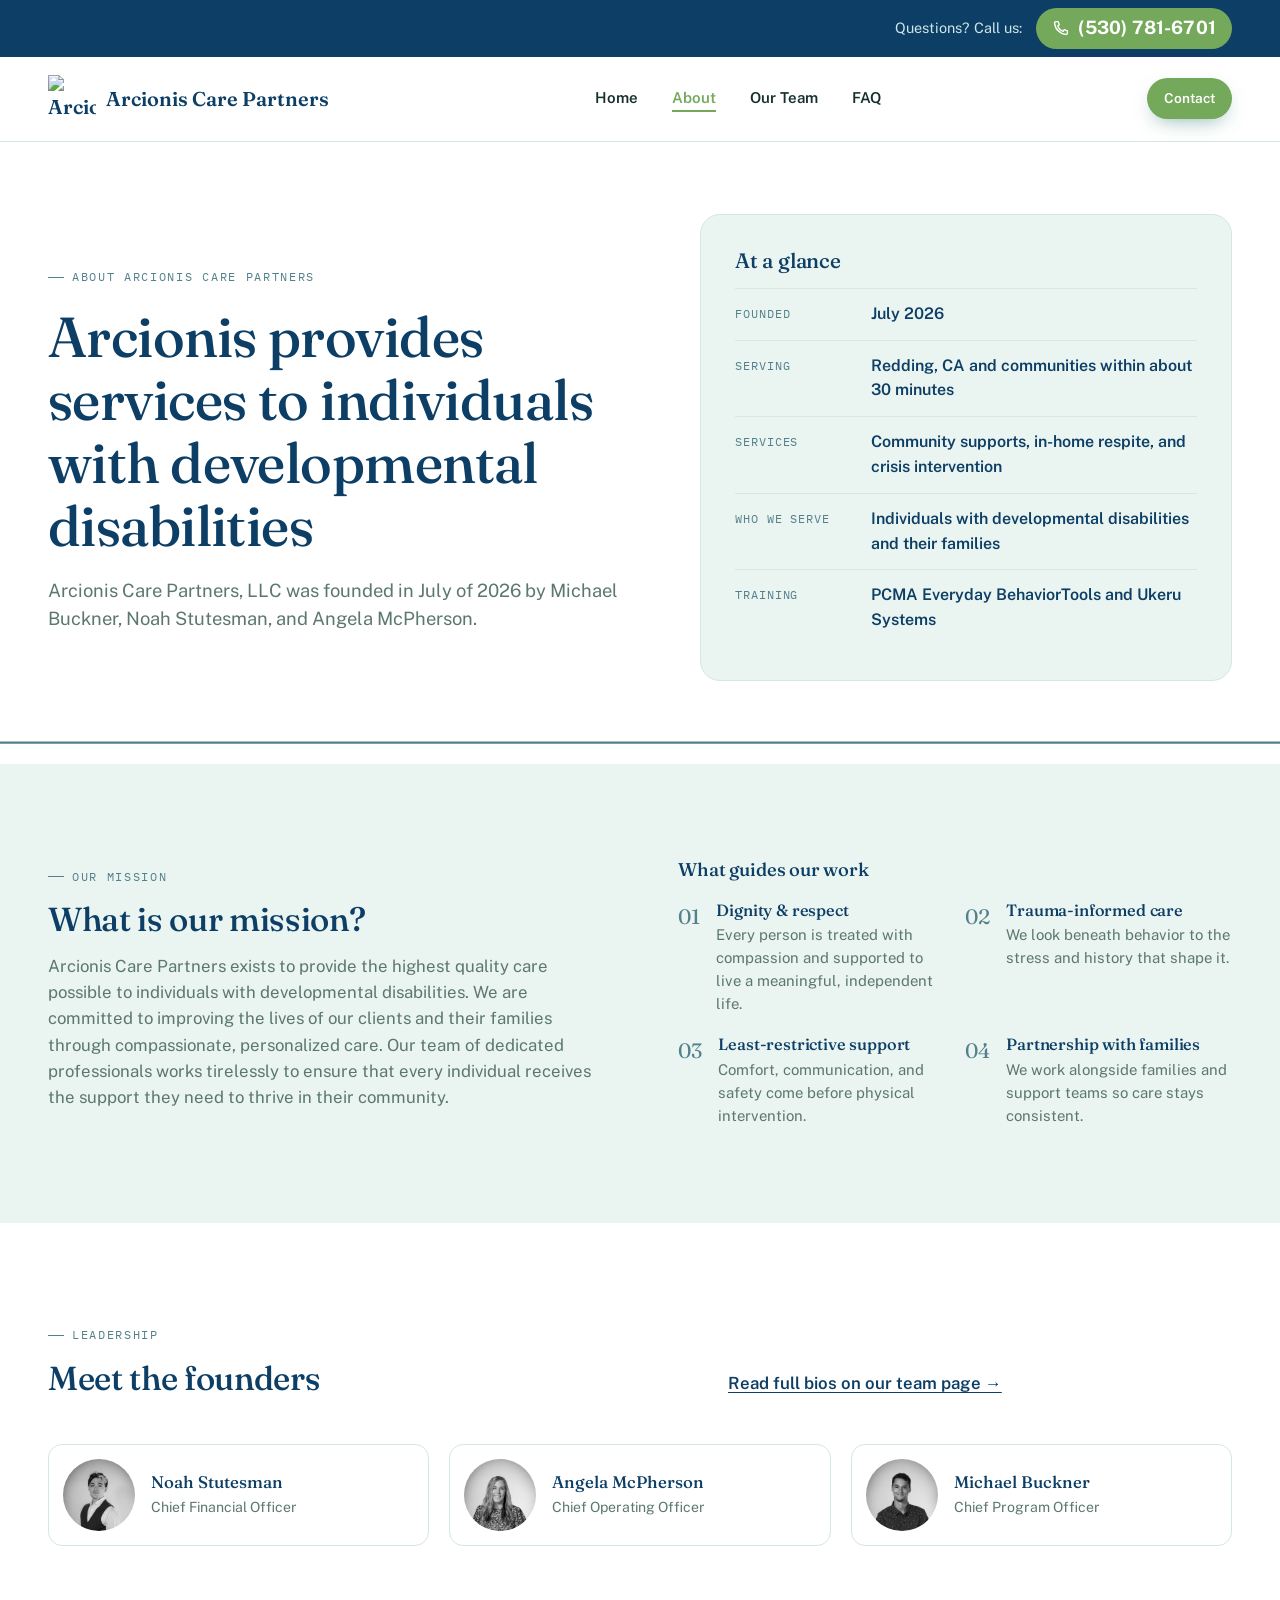
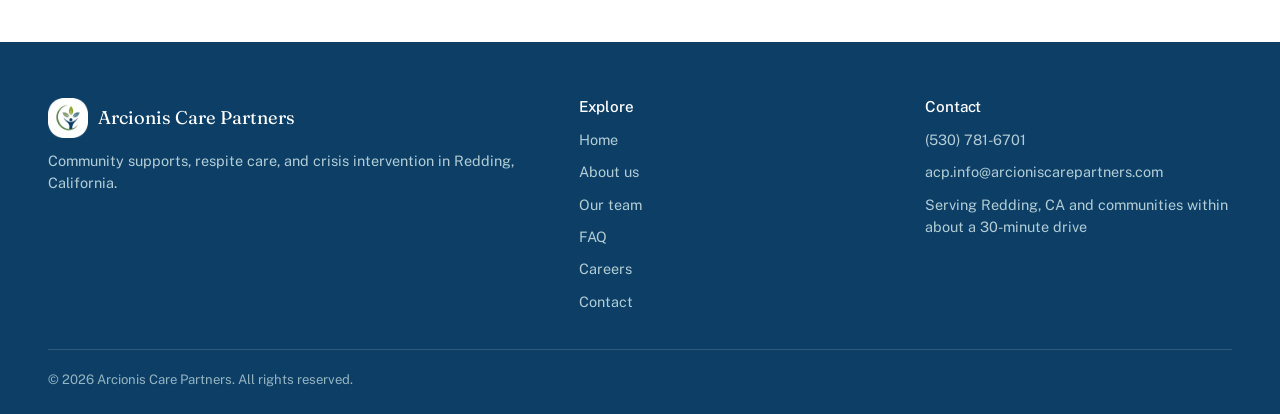
==== commit 496adf35: "add FAQ page, service-area copy, and Domain.com redirects - New /faq/ page with 44 questions in 7 to" ====
--- a/about/index.html
+++ b/about/index.html
@@ -10,6 +10,7 @@
 
 <!-- Icons -->
 <link rel="icon" type="image/svg+xml" href="/favicon.svg">
+<link rel="icon" type="image/png" sizes="192x192" href="/android-chrome-192x192.png">
 <link rel="icon" type="image/png" sizes="32x32" href="/favicon-32x32.png">
 <link rel="icon" type="image/png" sizes="16x16" href="/favicon-16x16.png">
 <link rel="apple-touch-icon" sizes="180x180" href="/apple-touch-icon.png">
@@ -119,6 +120,7 @@
       <li><a href="../">Home</a></li>
       <li><a href="../about/" class="active" aria-current="page">About</a></li>
       <li><a href="../team/">Our Team</a></li>
+      <li><a href="../faq/">FAQ</a></li>
     </ul>
     <div class="nav-cta">
       <a href="../contact/" class="btn btn-primary btn-sm">Contact</a>
@@ -219,6 +221,7 @@
           <li><a href="../">Home</a></li>
           <li><a href="../about/">About us</a></li>
           <li><a href="../team/">Our team</a></li>
+          <li><a href="../faq/">FAQ</a></li>
           <li><a href="../careers/">Careers</a></li>
           <li><a href="../contact/">Contact</a></li>
         </ul>
@@ -229,7 +232,7 @@
         <ul>
           <li><a href="tel:+15307816701">(530) 781-6701</a></li>
           <li><a href="mailto:acp.info@arcioniscarepartners.com">acp.info@arcioniscarepartners.com</a></li>
-          <li>Redding, California</li>
+          <li>Serving Redding, CA and communities within about a 30-minute drive</li>
         </ul>
       </div>
     </div>
--- a/styles.css
+++ b/styles.css
@@ -679,6 +679,26 @@
 .faq summary::after{ content: "+"; position: absolute; right: 0; top: -2px; font-size: 1.4rem; color: var(--teal-bright); }
 .faq details[open] summary::after{ content: "\2212"; }
 .faq details p{ margin-top: 10px; }
+.faq details ul{ margin: 10px 0 0; padding-left: 20px; color: var(--muted); display: grid; gap: 6px; }
+.faq .faq-script{ border-left: 3px solid var(--teal-bright); padding-left: 14px; font-style: italic; color: var(--ink); }
+
+/* FAQ page: topic list beside the question groups */
+.faq-layout{ display: grid; grid-template-columns: 240px 1fr; gap: clamp(32px, 5vw, 64px); align-items: start; }
+.faq-nav{ position: sticky; top: 140px; }
+.faq-nav-title{ font-family: var(--font-mono); font-size: 0.75rem; letter-spacing: 0.08em; text-transform: uppercase; color: var(--muted); margin-bottom: 12px; }
+.faq-nav ul{ list-style: none; margin: 0; padding: 0; display: grid; gap: 4px; }
+.faq-nav a{ display: block; padding: 8px 12px; border-radius: 8px; color: var(--deep-teal); font-weight: 600; font-size: 0.95rem; }
+.faq-nav a:hover{ background: var(--mint); }
+.faq-groups{ display: grid; gap: 56px; min-width: 0; }
+.faq-group{ scroll-margin-top: 140px; }
+.faq-group h2{ margin-bottom: 18px; }
+.cta-phone a.faq-contact-email{ font-family: var(--font-body); font-size: 1.05rem; overflow-wrap: anywhere; }
+@media (max-width: 980px){
+  .faq-layout{ grid-template-columns: 1fr; }
+  .faq-nav{ position: static; }
+  .faq-nav ul{ display: flex; flex-wrap: wrap; gap: 8px; }
+  .faq-nav a{ border: 1px solid var(--line); background: var(--white); padding: 6px 12px; font-size: 0.9rem; }
+}
 .related-card h3{ margin-bottom: 6px; }
 @media (max-width: 980px){ .activity-grid{ grid-template-columns: 1fr 1fr; } }
 @media (max-width: 680px){ .activity-grid{ grid-template-columns: 1fr; } }
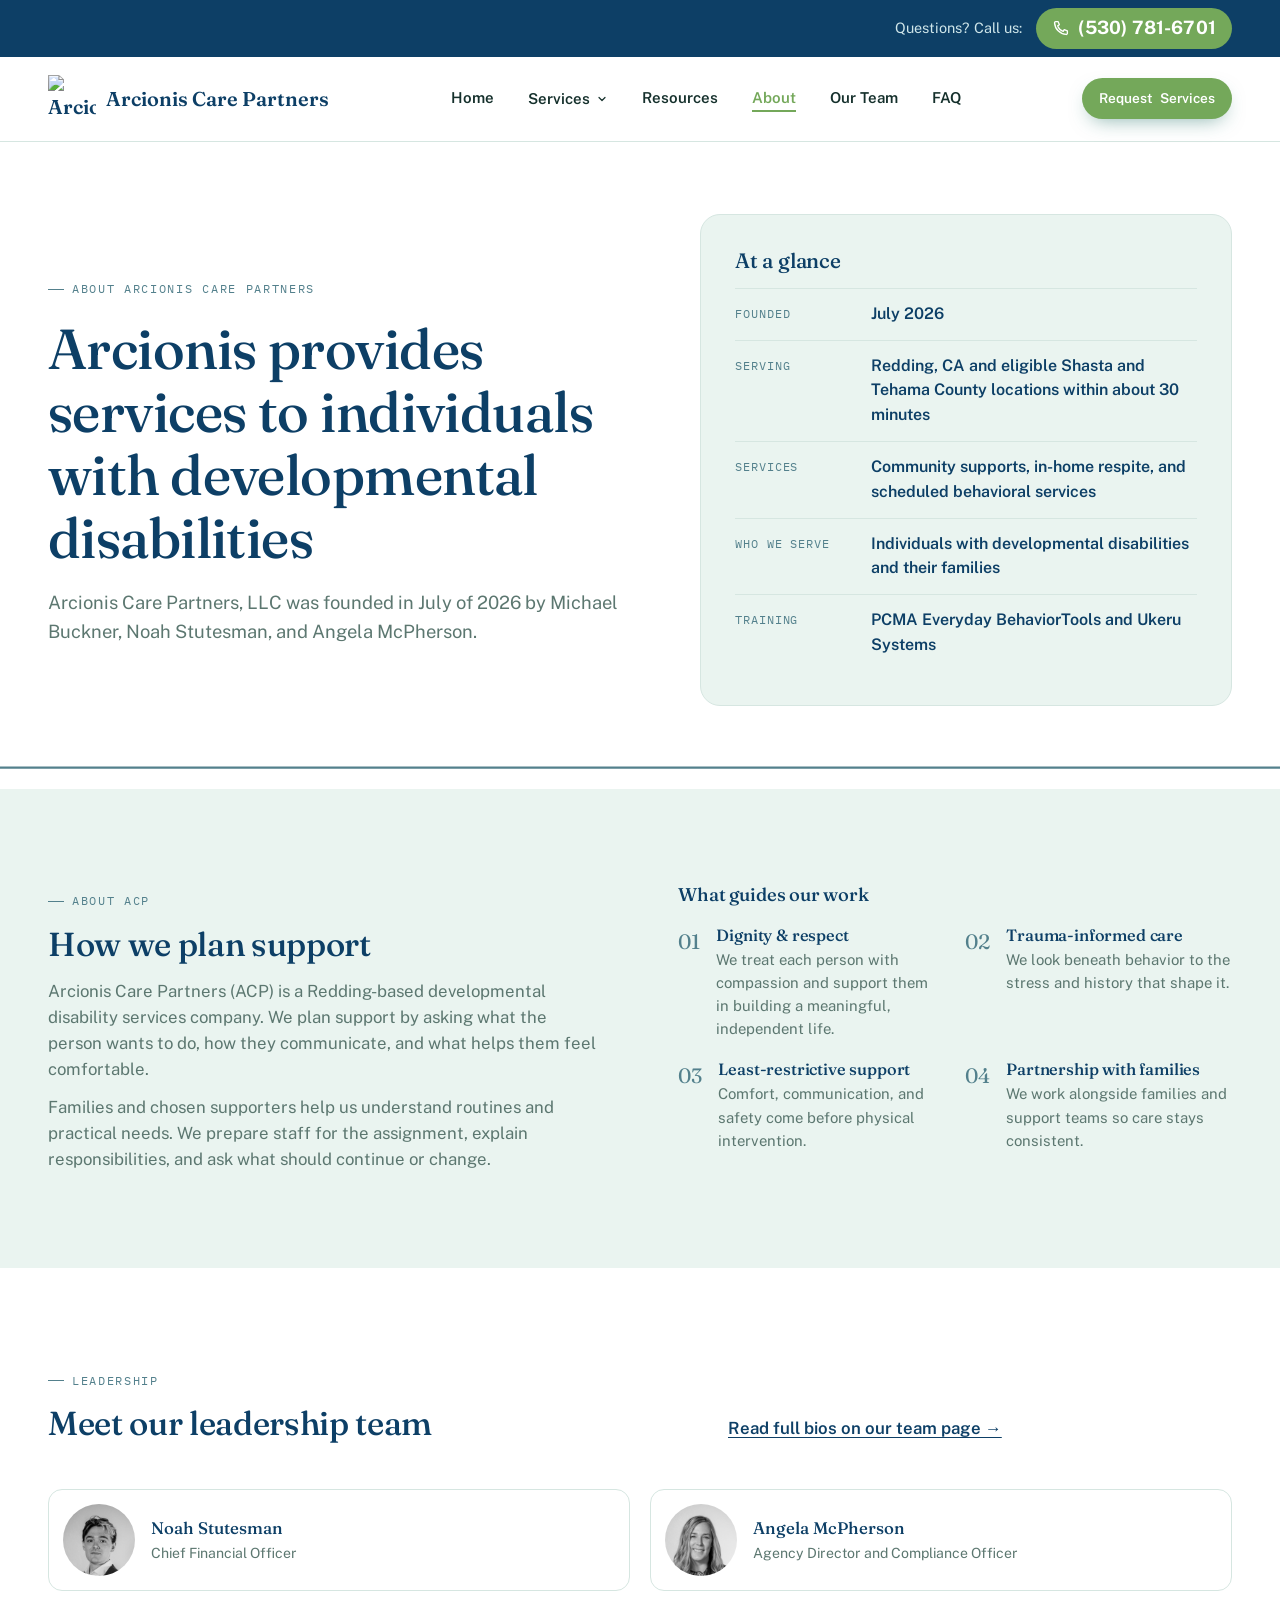
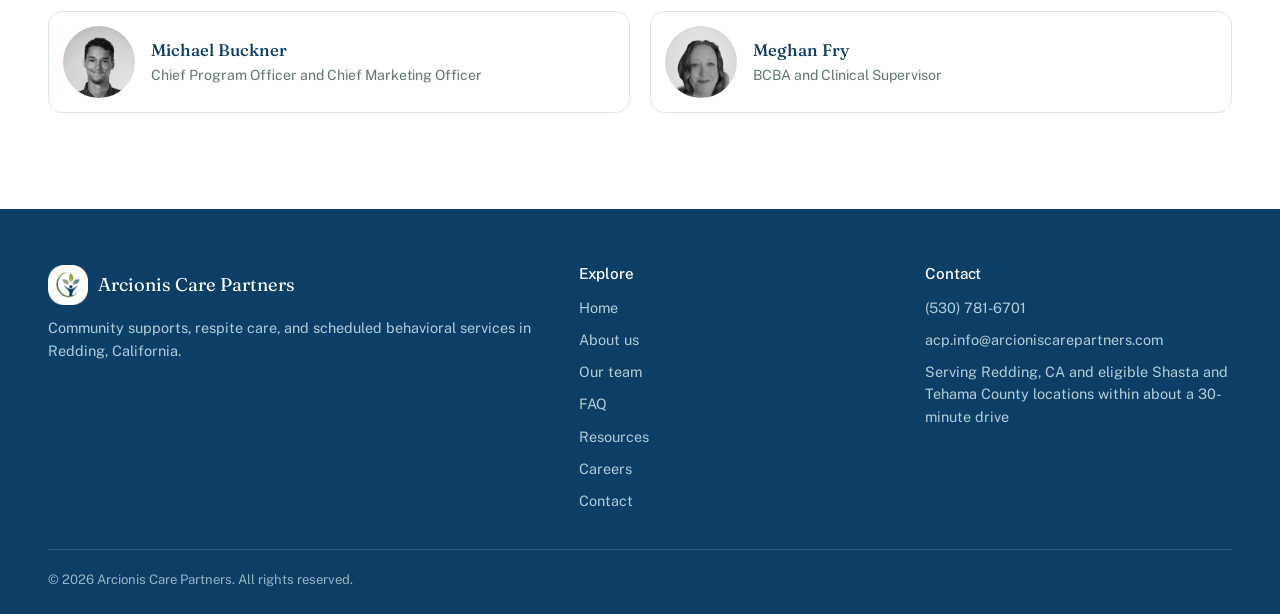
==== commit 7f8af5a9: "Add service pages, Resources page, and site-wide updates - New pages: In-Home Respite, In-Home Behav" ====
--- a/about/index.html
+++ b/about/index.html
@@ -4,7 +4,7 @@
 <meta charset="UTF-8">
 <meta name="viewport" content="width=device-width, initial-scale=1.0">
 <title>About Us | Community Supports &amp; Respite Care in Redding, CA | Arcionis</title>
-<meta name="description" content="Arcionis Care Partners provides community supports, home respite, and crisis intervention in Redding, California. Learn about our mission, founders, and approach.">
+<meta name="description" content="Arcionis Care Partners provides community supports, home respite, and scheduled behavioral services in Redding, California. Learn about our mission, founders, and approach.">
 <link rel="canonical" href="https://arcioniscarepartners.com/about/">
 <meta name="theme-color" content="#0D3F66">
 
@@ -21,15 +21,15 @@
 <meta property="og:site_name" content="Arcionis Care Partners">
 <meta property="og:locale" content="en_US">
 <meta property="og:title" content="About Us | Community Supports &amp; Respite Care in Redding, CA | Arcionis">
-<meta property="og:description" content="Arcionis Care Partners provides community supports, home respite, and crisis intervention in Redding, California. Learn about our mission, founders, and approach.">
+<meta property="og:description" content="Arcionis Care Partners provides community supports, home respite, and scheduled behavioral services in Redding, California. Learn about our mission, founders, and approach.">
 <meta property="og:url" content="https://arcioniscarepartners.com/about/">
 <meta property="og:image" content="https://arcioniscarepartners.com/social-card.png">
 <meta property="og:image:width" content="1200">
 <meta property="og:image:height" content="630">
-<meta property="og:image:alt" content="Arcionis Care Partners: Respite Care and Crisis Intervention">
+<meta property="og:image:alt" content="Arcionis Care Partners: community supports, in-home respite, and scheduled behavioral services in Redding, California">
 <meta name="twitter:card" content="summary_large_image">
 <meta name="twitter:title" content="About Us | Community Supports &amp; Respite Care in Redding, CA | Arcionis">
-<meta name="twitter:description" content="Arcionis Care Partners provides community supports, home respite, and crisis intervention in Redding, California. Learn about our mission, founders, and approach.">
+<meta name="twitter:description" content="Arcionis Care Partners provides community supports, home respite, and scheduled behavioral services in Redding, California. Learn about our mission, founders, and approach.">
 <meta name="twitter:image" content="https://arcioniscarepartners.com/social-card.png">
 
 <!-- Structured data -->
@@ -54,7 +54,7 @@
       "name": "California"
     }
   },
-  "description": "Arcionis Care Partners provides respite care, including home respite and community supports, and trauma-informed crisis intervention for individuals with developmental disabilities and their families in Redding, California.",
+  "description": "Arcionis Care Partners provides community supports, in-home respite, and scheduled behavioral services for people with developmental disabilities and their families in Redding, California, serving eligible locations in Shasta and Tehama counties within about a 30-minute drive.",
   "contactPoint": {
     "@type": "ContactPoint",
     "telephone": "+1-530-781-6701",
@@ -118,12 +118,22 @@
     </a>
     <ul class="nav-links" id="primary-nav">
       <li><a href="../">Home</a></li>
+      <li class="nav-dropdown">
+        <button class="nav-dropdown-toggle" type="button" aria-expanded="false" aria-controls="services-menu">Services<svg width="12" height="12" viewBox="0 0 24 24" fill="none" aria-hidden="true"><path d="M6 9l6 6 6-6" stroke="currentColor" stroke-width="2.4" stroke-linecap="round" stroke-linejoin="round"/></svg></button>
+        <ul class="nav-submenu" id="services-menu">
+          <li><a href="../community-living-supports/">Community Supports<span class="nav-sub-desc">Outings and everyday skills</span></a></li>
+          <li><a href="../in-home-respite/">In-Home Respite<span class="nav-sub-desc">Planned breaks for caregivers</span></a></li>
+          <li><a href="../in-home-behavior-intervention/">Scheduled Behavioral Services<span class="nav-sub-desc">In-home behavior support</span></a></li>
+          <li class="nav-sub-all"><a href="../#services">All services &rarr;</a></li>
+        </ul>
+      </li>
+      <li><a href="../resources/">Resources</a></li>
       <li><a href="../about/" class="active" aria-current="page">About</a></li>
       <li><a href="../team/">Our Team</a></li>
       <li><a href="../faq/">FAQ</a></li>
     </ul>
     <div class="nav-cta">
-      <a href="../contact/" class="btn btn-primary btn-sm">Contact</a>
+      <a href="../contact/" class="btn btn-primary btn-sm" aria-label="Request services">Request<span class="btn-extra"> Services</span></a>
       <button class="nav-toggle" aria-label="Open menu" aria-controls="primary-nav" aria-expanded="false"><span></span><span></span><span></span></button>
     </div>
   </nav>
@@ -143,8 +153,8 @@
         <h2 class="info-panel-title">At a glance</h2>
         <dl class="facts">
           <div><dt>Founded</dt><dd>July 2026</dd></div>
-          <div><dt>Serving</dt><dd>Redding, CA and communities within about 30 minutes</dd></div>
-          <div><dt>Services</dt><dd>Community supports, in-home respite, and crisis intervention</dd></div>
+          <div><dt>Serving</dt><dd>Redding, CA and eligible Shasta and Tehama County locations within about 30 minutes</dd></div>
+          <div><dt>Services</dt><dd>Community supports, in-home respite, and scheduled behavioral services</dd></div>
           <div><dt>Who we serve</dt><dd>Individuals with developmental disabilities and their families</dd></div>
           <div><dt>Training</dt><dd>PCMA Everyday BehaviorTools and Ukeru Systems</dd></div>
         </dl>
@@ -160,14 +170,15 @@
   <section class="section-mint">
     <div class="wrap split">
       <div>
-        <span class="eyebrow">Our mission</span>
-        <h2 style="margin-top:14px;">What is our mission?</h2>
-        <p style="margin-top:16px; font-size: 1.05rem;">Arcionis Care Partners exists to provide the highest quality care possible to individuals with developmental disabilities. We are committed to improving the lives of our clients and their families through compassionate, personalized care. Our team of dedicated professionals works tirelessly to ensure that every individual receives the support they need to thrive in their community.</p>
+        <span class="eyebrow">About ACP</span>
+        <h2 style="margin-top:14px;">How we plan support</h2>
+        <p style="margin-top:16px; font-size: 1.05rem;">Arcionis Care Partners (ACP) is a Redding-based developmental disability services company. We plan support by asking what the person wants to do, how they communicate, and what helps them feel comfortable.</p>
+        <p style="margin-top:12px; font-size: 1.05rem;">Families and chosen supporters help us understand routines and practical needs. We prepare staff for the assignment, explain responsibilities, and ask what should continue or change.</p>
       </div>
       <div>
         <h3 class="list-title">What guides our work</h3>
         <div class="values-grid">
-          <div class="value-item"><span class="value-mark">01</span><div><h4>Dignity &amp; respect</h4><p>Every person is treated with compassion and supported to live a meaningful, independent life.</p></div></div>
+          <div class="value-item"><span class="value-mark">01</span><div><h4>Dignity &amp; respect</h4><p>We treat each person with compassion and support them in building a meaningful, independent life.</p></div></div>
           <div class="value-item"><span class="value-mark">02</span><div><h4>Trauma-informed care</h4><p>We look beneath behavior to the stress and history that shape it.</p></div></div>
           <div class="value-item"><span class="value-mark">03</span><div><h4>Least-restrictive support</h4><p>Comfort, communication, and safety come before physical intervention.</p></div></div>
           <div class="value-item"><span class="value-mark">04</span><div><h4>Partnership with families</h4><p>We work alongside families and support teams so care stays consistent.</p></div></div>
@@ -182,22 +193,26 @@
       <div class="section-head-split">
         <div>
           <span class="eyebrow">Leadership</span>
-          <h2>Meet the founders</h2>
+          <h2>Meet our leadership team</h2>
         </div>
         <p><a class="text-link" href="../team/">Read full bios on our team page &rarr;</a></p>
       </div>
       <div class="mini-team">
         <a href="../team/" class="mini-person">
-          <img src="../noah-bw-web.jpg" alt="Headshot of Noah Stutesman, Chief Financial Officer at Arcionis Care Partners" width="800" height="1015" loading="lazy" decoding="async">
+          <img src="../noah-bw-web.jpg" alt="Headshot of Noah Stutesman, Chief Financial Officer at Arcionis Care Partners" width="800" height="1078" loading="lazy" decoding="async">
           <div><strong>Noah Stutesman</strong><span>Chief Financial Officer</span></div>
         </a>
         <a href="../team/" class="mini-person">
-          <img src="../angela-bw-web.jpg" alt="Headshot of Angela McPherson, Chief Operating Officer at Arcionis Care Partners" width="800" height="1078" loading="lazy" decoding="async">
-          <div><strong>Angela McPherson</strong><span>Chief Operating Officer</span></div>
-        </a>
-        <a href="../team/" class="mini-person">
-          <img src="../mike-bw-web.jpg" alt="Headshot of Michael Buckner, Chief Program Officer at Arcionis Care Partners" width="800" height="1099" loading="lazy" decoding="async">
-          <div><strong>Michael Buckner</strong><span>Chief Program Officer</span></div>
+          <img src="../angela-bw-web.jpg" alt="Headshot of Angela McPherson, Agency Director and Compliance Officer at Arcionis Care Partners" width="800" height="1078" loading="lazy" decoding="async">
+          <div><strong>Angela McPherson</strong><span>Agency Director and Compliance Officer</span></div>
+        </a>
+        <a href="../team/" class="mini-person">
+          <img src="../mike-bw-web.jpg" alt="Headshot of Michael Buckner, Chief Program Officer and Chief Marketing Officer at Arcionis Care Partners" width="800" height="1078" loading="lazy" decoding="async">
+          <div><strong>Michael Buckner</strong><span>Chief Program Officer and Chief Marketing Officer</span></div>
+        </a>
+        <a href="../team/" class="mini-person">
+          <img src="../meghan-bw-web.jpg" alt="Headshot of Meghan Fry, BCBA and Clinical Supervisor at Arcionis Care Partners" width="800" height="1078" loading="lazy" decoding="async">
+          <div><strong>Meghan Fry</strong><span>BCBA and Clinical Supervisor</span></div>
         </a>
       </div>
     </div>
@@ -213,7 +228,7 @@
           <img src="../android-chrome-192x192.png" alt="Arcionis Care Partners logo" class="footer-logo" width="40" height="40">
           Arcionis Care Partners
         </div>
-        <p>Community supports, respite care, and crisis intervention in Redding, California.</p>
+        <p>Community supports, respite care, and scheduled behavioral services in Redding, California.</p>
       </div>
       <div>
         <h4>Explore</h4>
@@ -222,6 +237,7 @@
           <li><a href="../about/">About us</a></li>
           <li><a href="../team/">Our team</a></li>
           <li><a href="../faq/">FAQ</a></li>
+          <li><a href="../resources/">Resources</a></li>
           <li><a href="../careers/">Careers</a></li>
           <li><a href="../contact/">Contact</a></li>
         </ul>
@@ -232,7 +248,7 @@
         <ul>
           <li><a href="tel:+15307816701">(530) 781-6701</a></li>
           <li><a href="mailto:acp.info@arcioniscarepartners.com">acp.info@arcioniscarepartners.com</a></li>
-          <li>Serving Redding, CA and communities within about a 30-minute drive</li>
+          <li>Serving Redding, CA and eligible Shasta and Tehama County locations within about a 30-minute drive</li>
         </ul>
       </div>
     </div>
--- a/styles.css
+++ b/styles.css
@@ -381,7 +381,7 @@
   color: var(--deep-teal);
   margin-bottom: 7px;
 }
-.form-field input, .form-field textarea{
+.form-field input, .form-field textarea, .form-field select{
   width: 100%;
   padding: 13px 15px;
   border: 1px solid var(--line);
@@ -392,7 +392,7 @@
   background: var(--white);
   transition: border-color 0.15s ease;
 }
-.form-field input:focus, .form-field textarea:focus{
+.form-field input:focus, .form-field textarea:focus, .form-field select:focus{
   outline: none;
   border-color: var(--teal-bright);
 }
@@ -531,7 +531,10 @@
 }
 
 /* ---------- Leadership grid (team page) ---------- */
-.team-grid.leaders-grid{ grid-template-columns: repeat(3, minmax(0, 1fr)); }
+.team-grid.leaders-grid{ grid-template-columns: repeat(4, minmax(0, 1fr)); }
+@media (max-width: 1180px){
+  .team-grid.leaders-grid{ grid-template-columns: repeat(2, minmax(0, 1fr)); max-width: 900px; margin: 0 auto; }
+}
 @media (max-width: 900px){
   .team-grid.leaders-grid{ grid-template-columns: 1fr; max-width: 560px; margin: 0 auto; }
 }
@@ -609,7 +612,7 @@
 .list-title{ font-size: 1.15rem; margin-bottom: 20px; }
 .value-item h4{ font-size: 1.02rem; margin-bottom: 4px; }
 .value-item p{ font-size: 0.93rem; }
-.mini-team{ display: grid; grid-template-columns: repeat(3, 1fr); gap: 20px; }
+.mini-team{ display: grid; grid-template-columns: repeat(2, 1fr); gap: 20px; }
 .mini-person{
   display: flex; align-items: center; gap: 16px; padding: 14px; border: 1px solid var(--line);
   border-radius: var(--radius); background: var(--white); transition: box-shadow 0.2s ease;
@@ -768,3 +771,157 @@
 .hero-services a{ font-weight: 600; text-decoration: underline; text-decoration-color: rgba(13,63,102,0.25); text-underline-offset: 4px; }
 .hero-services a:hover{ text-decoration-color: var(--teal); color: var(--teal); }
 .hero-services span{ color: var(--teal-bright); }
+
+/* Service detail pages (in-home respite, behavior intervention, community living supports) */
+.tbd{ background: #FFF4C2; border: 1px dashed #C9A227; border-radius: 4px; padding: 0 4px; color: #6B5300; font-weight: 600; white-space: normal; }
+.limit-list{ list-style: none; display: grid; gap: 12px; }
+.limit-list li{ position: relative; padding-left: 30px; color: var(--deep-teal); }
+.limit-list li::before{
+  content: ""; position: absolute; left: 0; top: 3px; width: 18px; height: 18px; border-radius: 50%;
+  background: var(--muted) url("data:image/svg+xml,%3Csvg xmlns='http://www.w3.org/2000/svg' viewBox='0 0 24 24'%3E%3Cpath d='M7 12h10' fill='none' stroke='white' stroke-width='3' stroke-linecap='round'/%3E%3C/svg%3E") center / 12px no-repeat;
+}
+.abbr-list dd{ font-weight: 600; }
+.abbr-note{ display: block; margin-top: 4px; font-weight: 400; color: var(--muted); font-size: 0.93rem; }
+.split > *{ min-width: 0; }
+.next-steps a, .abbr-list dd{ overflow-wrap: anywhere; }
+
+/* Homepage service menu */
+.service-tile{ display: flex; flex-direction: column; gap: 12px; color: inherit; text-decoration: none; transition: border-color .2s, transform .2s; }
+.service-tile:hover, .service-tile:focus-visible{ border-color: var(--teal-bright); transform: translateY(-2px); }
+.service-tile p{ color: var(--muted); flex: 1; }
+.service-tile-link{ font-weight: 600; color: var(--deep-teal); text-decoration: underline; text-decoration-color: rgba(13,63,102,0.25); text-underline-offset: 4px; }
+.service-tile:hover .service-tile-link{ color: var(--teal); }
+
+/* Services dropdown in the main nav */
+.nav-dropdown{ position: relative; }
+.nav-dropdown-toggle{
+  display: inline-flex; align-items: center; gap: 6px;
+  background: none; border: 0; padding: 4px 0; cursor: pointer;
+  font: inherit; font-size: 0.94rem; font-weight: 600; color: var(--ink);
+}
+.nav-dropdown-toggle.active, .nav-dropdown-toggle:hover{ color: var(--teal); }
+.nav-dropdown-toggle svg{ transition: transform 0.2s ease; }
+.nav-dropdown.open .nav-dropdown-toggle svg{ transform: rotate(180deg); }
+.nav-submenu{
+  display: none; list-style: none;
+  position: absolute; top: 100%; left: -18px; z-index: 60;
+  min-width: 280px; margin-top: 12px; padding: 8px;
+  background: var(--white); border: 1px solid var(--line); border-radius: 12px;
+  box-shadow: 0 14px 34px rgba(13,63,102,0.12);
+}
+/* invisible bridge so the menu doesn't close while the pointer crosses the gap */
+.nav-submenu::before{ content: ""; position: absolute; left: 0; right: 0; top: -14px; height: 14px; }
+.nav-dropdown.open .nav-submenu{ display: grid; gap: 2px; }
+@media (hover: hover) and (min-width: 1061px){
+  .nav-dropdown:hover .nav-submenu{ display: grid; gap: 2px; }
+}
+.nav-links .nav-submenu a{ display: block; padding: 10px 12px; border-radius: 8px; color: var(--deep-teal); }
+.nav-links .nav-submenu a::after{ display: none; }
+.nav-links .nav-submenu a:hover, .nav-links .nav-submenu a:focus-visible{ background: var(--mint); }
+.nav-links .nav-submenu a[aria-current="page"]{ background: var(--mint); color: var(--teal); }
+.nav-sub-desc{ display: block; font-size: 0.82rem; font-weight: 400; color: var(--muted); margin-top: 2px; }
+.nav-sub-all{ border-top: 1px solid var(--line); margin-top: 4px; padding-top: 4px; }
+.nav-links .nav-sub-all a{ font-size: 0.88rem; }
+
+/* Inside the phone menu: show the services list inline */
+@media (max-width: 1060px){
+  .nav-links.open .nav-dropdown-toggle{ cursor: default; }
+  .nav-links.open .nav-dropdown-toggle svg{ display: none; }
+  .nav-links.open .nav-submenu{
+    display: grid; gap: 2px; position: static; min-width: 0;
+    margin: 10px 0 0; padding: 0 0 0 12px;
+    border: 0; border-left: 2px solid var(--line); border-radius: 0; box-shadow: none;
+  }
+  .nav-links.open .nav-submenu::before{ display: none; }
+  .nav-links.open .nav-submenu a{ padding: 8px 10px; }
+}
+
+/* Contact form service picker */
+.form-field select{
+  appearance: none; -webkit-appearance: none; cursor: pointer; padding-right: 42px;
+  background: var(--white) url("data:image/svg+xml,%3Csvg xmlns='http://www.w3.org/2000/svg' viewBox='0 0 24 24'%3E%3Cpath d='M6 9l6 6 6-6' fill='none' stroke='%230D3F66' stroke-width='2.4' stroke-linecap='round' stroke-linejoin='round'/%3E%3C/svg%3E") right 15px center / 14px no-repeat;
+}
+.form-field select:invalid{ color: var(--muted); }
+.form-field select option{ color: var(--ink); }
+
+/* Header "Request Services" button: full label at every size.
+   On small phones the logo, name and button tighten up so all fit on one row. */
+.nav-cta .btn-sm{ white-space: nowrap; }
+@media (max-width: 560px){
+  .nav{ gap: 10px; }
+  .brand{ font-size: 1.02rem; gap: 8px; line-height: 1.15; }
+  .brand .brand-mark{ width: 38px !important; height: 38px !important; }
+  .nav-cta{ gap: 10px; }
+  .nav-cta .btn-sm{ padding: 8px 12px; font-size: 0.8rem; }
+}
+@media (max-width: 350px){
+  .nav-cta .btn-sm{ display: inline-block; white-space: normal; text-align: center; line-height: 1.15; max-width: 96px; padding: 7px 12px; }
+}
+
+/* Screen-reader-only text */
+.visually-hidden{ position: absolute !important; width: 1px; height: 1px; padding: 0; margin: -1px; overflow: hidden; clip: rect(0 0 0 0); white-space: nowrap; border: 0; }
+
+/* Resources page */
+.resource-toc ul{ list-style: none; display: flex; flex-wrap: wrap; gap: 8px; margin-top: 26px; padding: 0; }
+.resource-toc a{ display: inline-block; padding: 7px 14px; border: 1px solid var(--line); border-radius: 999px; background: var(--white); color: var(--deep-teal); font-weight: 600; font-size: 0.9rem; }
+.resource-toc a:hover{ border-color: var(--teal-bright); background: var(--mint); }
+.resource-grid{ display: grid; grid-template-columns: repeat(2, minmax(0, 1fr)); gap: 24px; }
+@media (max-width: 760px){ .resource-grid{ grid-template-columns: 1fr; } }
+.resource-card{ display: flex; flex-direction: column; gap: 12px; padding: 28px; }
+.resource-card:hover{ transform: none; }
+.resource-card h3{ font-size: 1.2rem; }
+.resource-card > p{ color: var(--muted); }
+.resource-logo{ height: 84px; display: flex; align-items: center; margin-bottom: 4px; }
+.resource-logo img{ max-height: 84px; max-width: 220px; width: auto; height: auto; object-fit: contain; border-radius: 8px; }
+.resource-logo-tbd{ width: 180px; justify-content: center; border: 1.5px dashed #C9A227; border-radius: 10px; background: #FFF9E0; color: #6B5300; font-size: 0.8rem; font-weight: 600; text-align: center; padding: 0 10px; }
+.resource-contact{ color: var(--deep-teal); font-weight: 600; }
+.resource-links{ display: flex; flex-wrap: wrap; gap: 10px; margin-top: auto; padding-top: 6px; }
+.resource-link{ white-space: normal; text-align: left; }
+.resource-disclaimer{ max-width: 820px; color: var(--muted); font-size: 0.95rem; border-left: 3px solid var(--teal-bright); padding-left: 16px; }
+
+/* Main menu: keep links on one line; switch to the menu button at 1060px and below (seven items no longer fit) */
+.nav-links a, .nav-dropdown-toggle{ white-space: nowrap; }
+@media (max-width: 1240px){
+  .nav-links{ gap: 22px; }
+}
+@media (max-width: 1060px){
+  .nav-links{ display: none; }
+  .nav-toggle{ display: block; }
+}
+
+/* Inquiry form */
+.form-field .optional{ font-weight: 400; color: var(--muted); }
+.form-status{ margin-top: 14px; font-size: 0.95rem; color: var(--deep-teal); min-height: 1.4em; }
+.form-status.is-error{ color: #9B2C2C; }
+.form-success{ background: var(--mint); border: 1px solid var(--line); border-radius: var(--radius); padding: 24px; outline: none; }
+.form-success h3{ margin-bottom: 6px; }
+
+/* "How it works" with the acorn-planting photo series */
+.steps-photos .step-photo{ display: block; width: 100%; height: auto; aspect-ratio: 4 / 3; object-fit: cover; object-position: 50% 60%; border-radius: var(--radius); margin-bottom: 22px; }
+.steps-photos .step-head{ position: relative; margin: 0 -24px; padding: 0 24px; }
+@media (max-width: 1080px){
+  .steps-photos .step-photo{ max-width: 520px; }
+}
+
+/* Contact page (simplified layout) */
+.contact-hero{ padding-bottom: 8px; }
+.contact-hero .lede{ margin-top: 14px; max-width: 640px; }
+.contact-main{ padding-top: 32px; }
+.contact-grid{ grid-template-columns: minmax(0, 1.35fr) minmax(0, 1fr); gap: 48px; align-items: start; }
+.form-row{ display: grid; grid-template-columns: 1fr 1fr; gap: 0 18px; }
+@media (max-width: 680px){ .form-row{ grid-template-columns: 1fr; } }
+.form-fineprint{ margin-top: 6px; font-size: 0.85rem; color: var(--muted); }
+.contact-label{ display: block; font-family: var(--font-mono); font-size: 0.72rem; letter-spacing: 0.1em; text-transform: uppercase; color: var(--teal-bright); }
+.contact-phone{ display: block; margin-top: 6px; font-family: var(--font-display); font-size: clamp(1.8rem, 3.2vw, 2.3rem); color: var(--deep-teal); text-decoration: none; }
+.contact-phone:hover{ color: var(--teal); }
+.contact-email{ display: inline-block; margin-top: 6px; overflow-wrap: anywhere; }
+.contact-aside .location-line{ margin-top: 14px; font-weight: 500; font-size: 0.92rem; align-items: flex-start; }
+.contact-aside .location-line svg{ flex-shrink: 0; margin-top: 2px; }
+.contact-steps-title{ margin-top: 26px; padding-top: 22px; border-top: 1px solid var(--line); }
+.contact-faq{ margin-top: 18px; font-size: 0.92rem; color: var(--muted); }
+.feedback-strip{ padding: 0 0 72px; }
+.feedback-strip-inner{ display: flex; flex-wrap: wrap; align-items: center; justify-content: space-between; gap: 14px 24px; border-top: 1px solid var(--line); padding-top: 28px; }
+.feedback-strip-inner p{ color: var(--muted); max-width: 620px; }
+.feedback-strip-inner strong{ color: var(--deep-teal); }
+.feedback-links{ display: flex; flex-wrap: wrap; gap: 10px; }
+@media (max-width: 980px){ .contact-grid{ grid-template-columns: 1fr; gap: 32px; } }
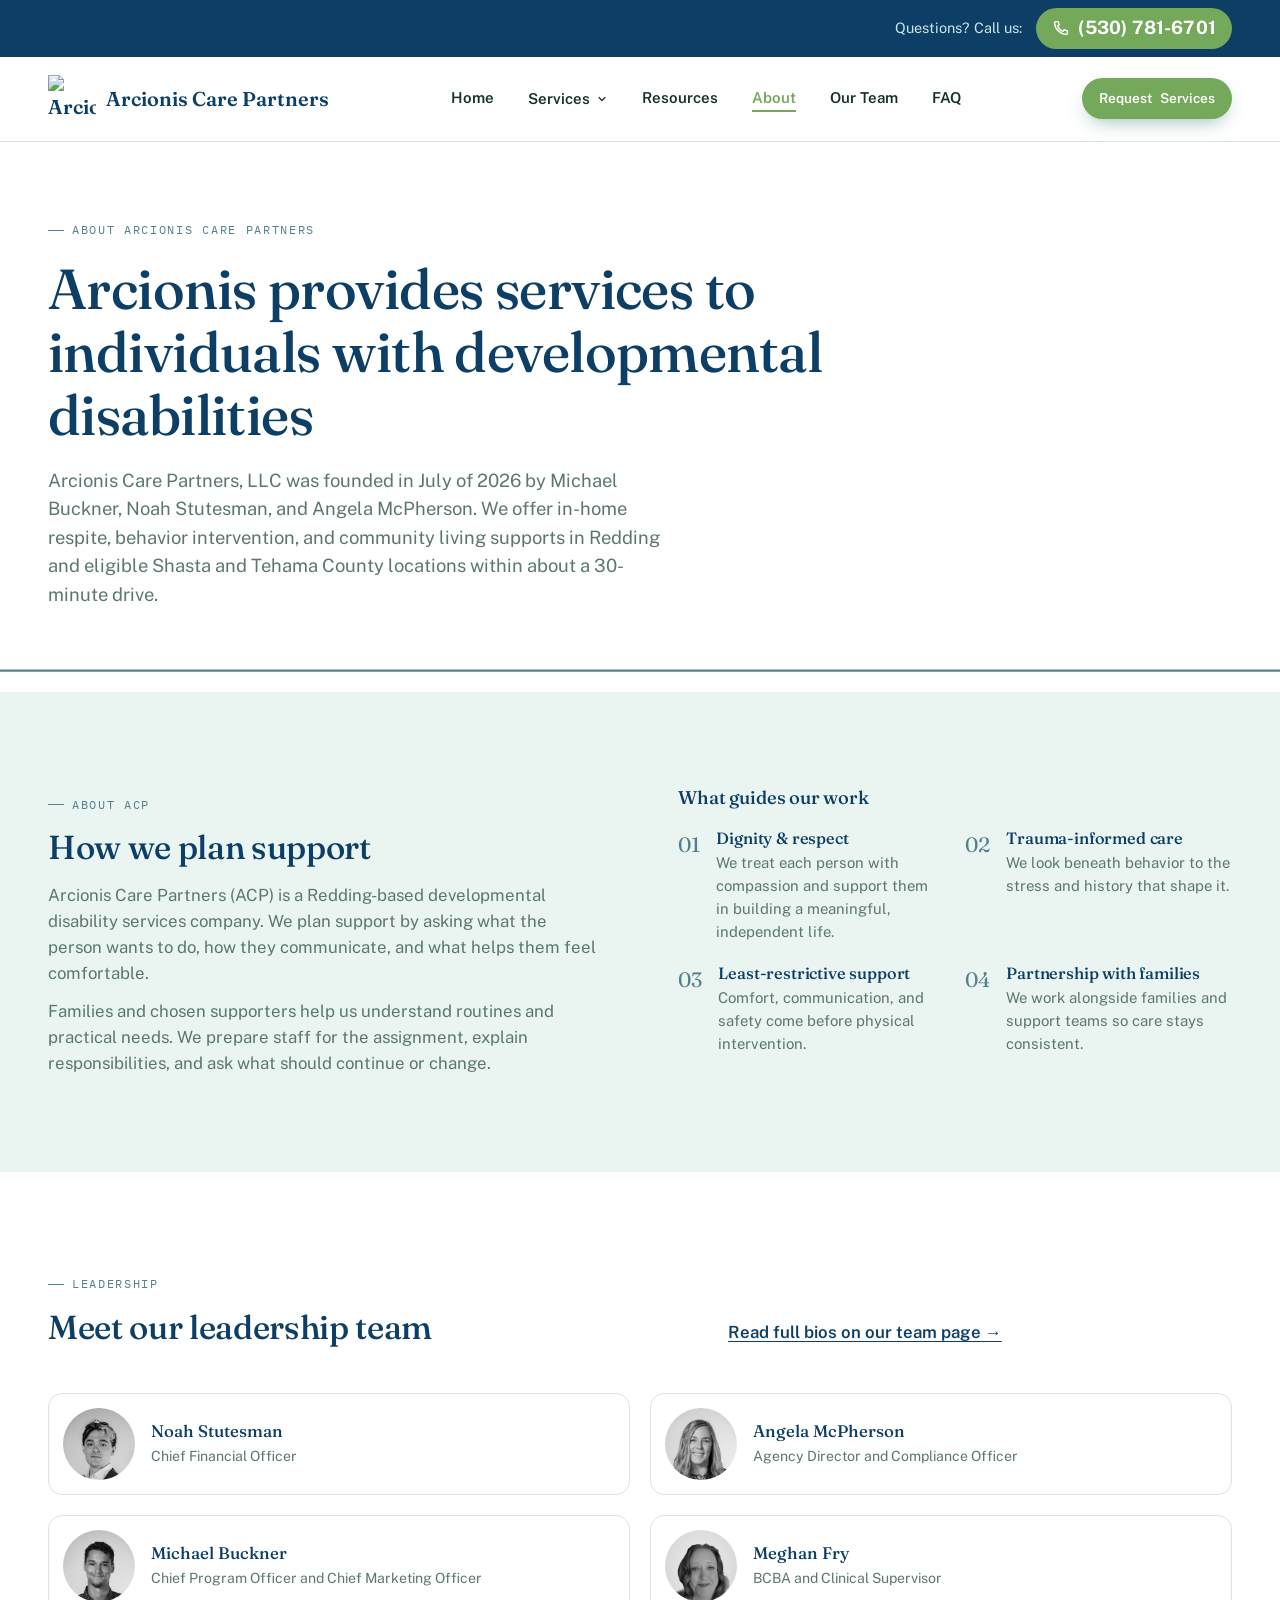
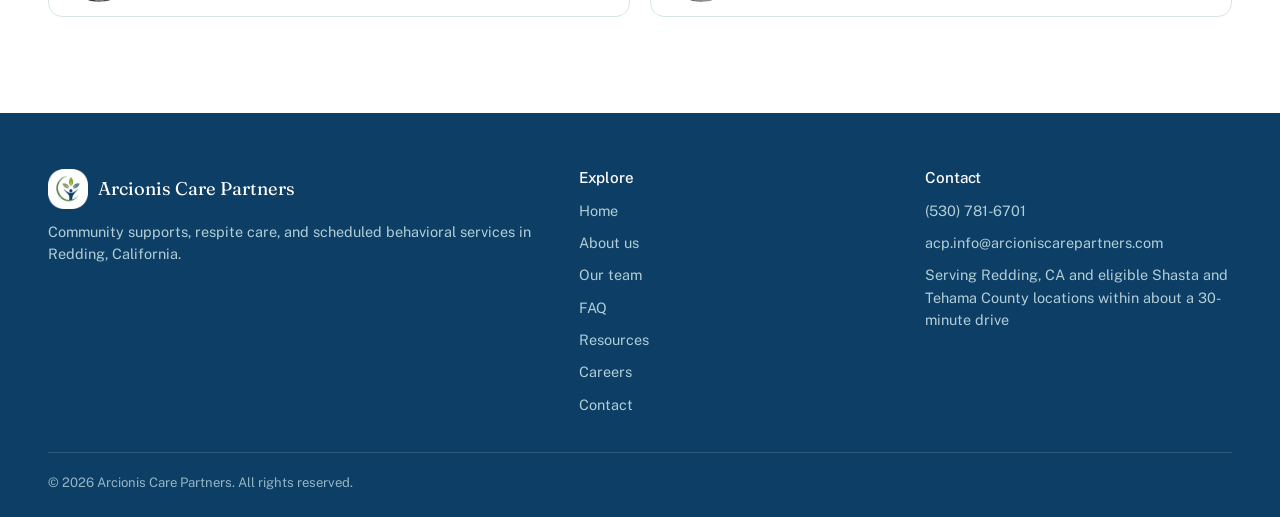
==== commit 5abbf4e5: "Align service pages and site copy with FNRC program designs - Rewrite In-Home Respite, In-Home Behav" ====
--- a/about/index.html
+++ b/about/index.html
@@ -143,22 +143,12 @@
 
   <!-- INTRO -->
   <section class="hero">
-    <div class="wrap hero-grid">
-      <div>
+    <div class="wrap">
+      <div style="max-width: 820px;">
         <span class="eyebrow">About Arcionis Care Partners</span>
         <h1 style="margin-top:18px;">Arcionis provides services to individuals with developmental disabilities</h1>
-        <p class="lede" style="margin-top:20px;">Arcionis Care Partners, LLC was founded in July of 2026 by Michael Buckner, Noah Stutesman, and Angela McPherson.</p>
-      </div>
-      <aside class="info-panel">
-        <h2 class="info-panel-title">At a glance</h2>
-        <dl class="facts">
-          <div><dt>Founded</dt><dd>July 2026</dd></div>
-          <div><dt>Serving</dt><dd>Redding, CA and eligible Shasta and Tehama County locations within about 30 minutes</dd></div>
-          <div><dt>Services</dt><dd>Community supports, in-home respite, and scheduled behavioral services</dd></div>
-          <div><dt>Who we serve</dt><dd>Individuals with developmental disabilities and their families</dd></div>
-          <div><dt>Training</dt><dd>PCMA Everyday BehaviorTools and Ukeru Systems</dd></div>
-        </dl>
-      </aside>
+        <p class="lede" style="margin-top:20px;">Arcionis Care Partners, LLC was founded in July of 2026 by Michael Buckner, Noah Stutesman, and Angela McPherson. We offer in-home respite, behavior intervention, and community living supports in Redding and eligible Shasta and Tehama County locations within about a 30-minute drive.</p>
+      </div>
     </div>
   </section>
 
--- a/styles.css
+++ b/styles.css
@@ -925,3 +925,56 @@
 .feedback-strip-inner strong{ color: var(--deep-teal); }
 .feedback-links{ display: flex; flex-wrap: wrap; gap: 10px; }
 @media (max-width: 980px){ .contact-grid{ grid-template-columns: 1fr; gap: 32px; } }
+
+/* ===========================================================
+   Service pages: one shared layout, a slightly different feel each.
+   Respite = soft sky blue, Behavior Intervention = deep navy,
+   Community Living Supports = green.
+=========================================================== */
+.svc-respite{ --svc: #2F7489; --svc-tint: #EAF4F8; --svc-strong: #D3E9F0; --svc-art-radius: 30%; }
+.svc-behavior{ --svc: #0D3F66; --svc-tint: #ECF1F7; --svc-strong: #D6E1EE; --svc-art-radius: 50%; }
+.svc-cls{ --svc: #4B7A35; --svc-tint: #EEF5E9; --svc-strong: #D9EACD; --svc-art-radius: 62% 12% 62% 12%; }
+
+.svc .svc-hero{ background: linear-gradient(180deg, var(--svc-tint) 0%, var(--white) 92%); }
+.svc-hero-grid{ display: grid; grid-template-columns: minmax(0, 1fr) 220px; gap: 48px; align-items: center; }
+.svc-hero-art{
+  width: 210px; height: 210px; border-radius: var(--svc-art-radius); background: var(--svc-strong); color: var(--svc);
+  display: flex; align-items: center; justify-content: center;
+}
+.svc-hero-art svg{ width: 104px; height: 104px; }
+.svc-tag{
+  display: inline-block; margin-top: 20px; padding: 6px 14px; border-radius: 999px;
+  background: var(--svc-strong); color: var(--svc); font-family: var(--font-mono); font-size: 0.72rem;
+  letter-spacing: 0.08em; text-transform: uppercase;
+}
+.svc .hero h1{ margin-top: 14px; }
+.svc-status{
+  display: flex; gap: 10px; align-items: flex-start; margin-top: 18px; max-width: 760px;
+  padding: 12px 16px; border-radius: 12px; background: #FFF6DB; border: 1px solid #E6CF83; color: #5A4700; font-size: 0.95rem;
+}
+.svc-status-dot{ flex-shrink: 0; width: 10px; height: 10px; margin-top: 6px; border-radius: 50%; background: #C9A227; }
+
+.svc .eyebrow{ color: var(--svc); }
+.svc .eyebrow::before{ background: var(--svc); }
+.svc .breadcrumb a{ color: var(--svc); }
+.svc .vital-divider path{ stroke: var(--svc); }
+.svc .section-mint{ background: var(--svc-tint); }
+.svc .check-list li::before, .svc .focus-list li::before{ background-color: var(--svc); }
+.svc .next-steps li::before{ border-color: var(--svc); color: var(--svc); }
+.svc .faq summary::after{ color: var(--svc); }
+.svc .related-card:hover{ border-color: var(--svc); }
+
+.svc-who{
+  background: var(--svc-tint); border: 1px solid var(--line); border-left: 4px solid var(--svc);
+  border-radius: 20px; padding: clamp(22px, 3vw, 34px);
+}
+
+@media (max-width: 760px){
+  .svc-hero-grid{ grid-template-columns: 1fr; gap: 0; }
+  .svc-hero-art{ display: none; }
+}
+
+/* Pending-program label on homepage service tiles, intake hours on contact */
+.tile-status{ align-self: flex-start; margin-top: -4px; padding: 3px 10px; border-radius: 999px; background: #FFF6DB; border: 1px solid #E6CF83; color: #5A4700; font-size: 0.75rem; font-weight: 600; }
+.contact-hours{ margin-top: 18px; font-size: 0.92rem; font-weight: 600; color: var(--deep-teal); }
+.contact-hours + .contact-faq{ margin-top: 6px; }
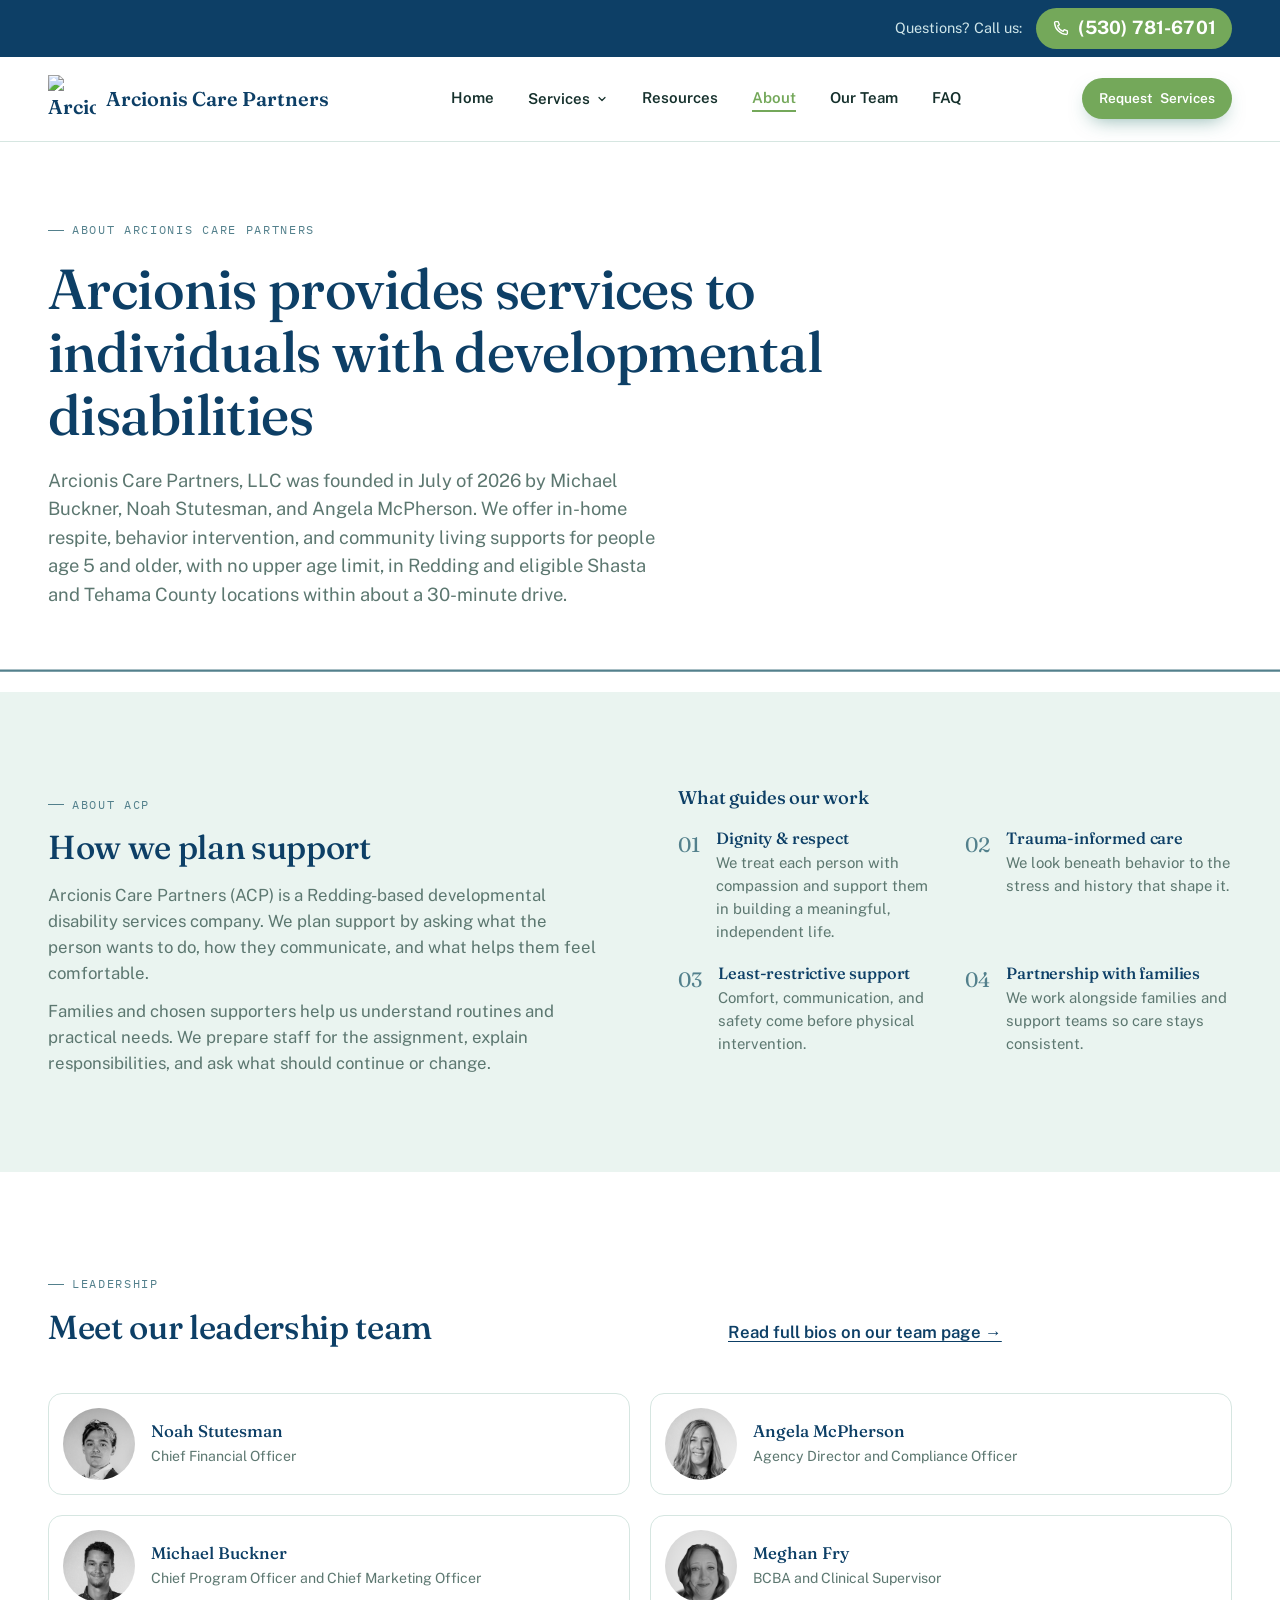
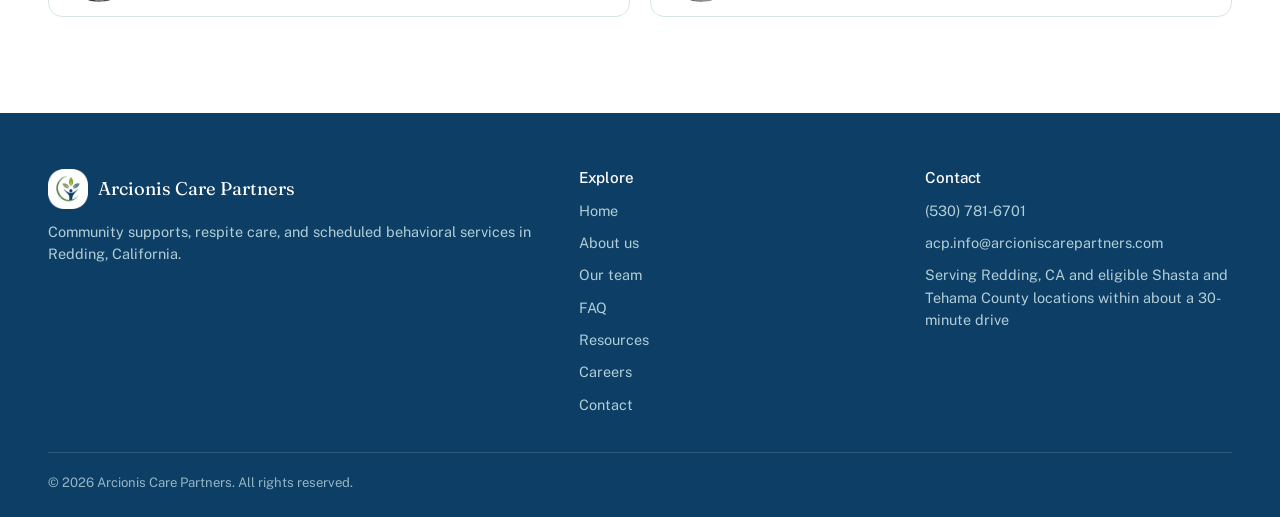
==== commit 5b48ef69: "Remove pending FNRC approval notes and add age limits Take the "pending FNRC approval" notes off the" ====
--- a/about/index.html
+++ b/about/index.html
@@ -147,7 +147,7 @@
       <div style="max-width: 820px;">
         <span class="eyebrow">About Arcionis Care Partners</span>
         <h1 style="margin-top:18px;">Arcionis provides services to individuals with developmental disabilities</h1>
-        <p class="lede" style="margin-top:20px;">Arcionis Care Partners, LLC was founded in July of 2026 by Michael Buckner, Noah Stutesman, and Angela McPherson. We offer in-home respite, behavior intervention, and community living supports in Redding and eligible Shasta and Tehama County locations within about a 30-minute drive.</p>
+        <p class="lede" style="margin-top:20px;">Arcionis Care Partners, LLC was founded in July of 2026 by Michael Buckner, Noah Stutesman, and Angela McPherson. We offer in-home respite, behavior intervention, and community living supports for people age 5 and older, with no upper age limit, in Redding and eligible Shasta and Tehama County locations within about a 30-minute drive.</p>
       </div>
     </div>
   </section>
